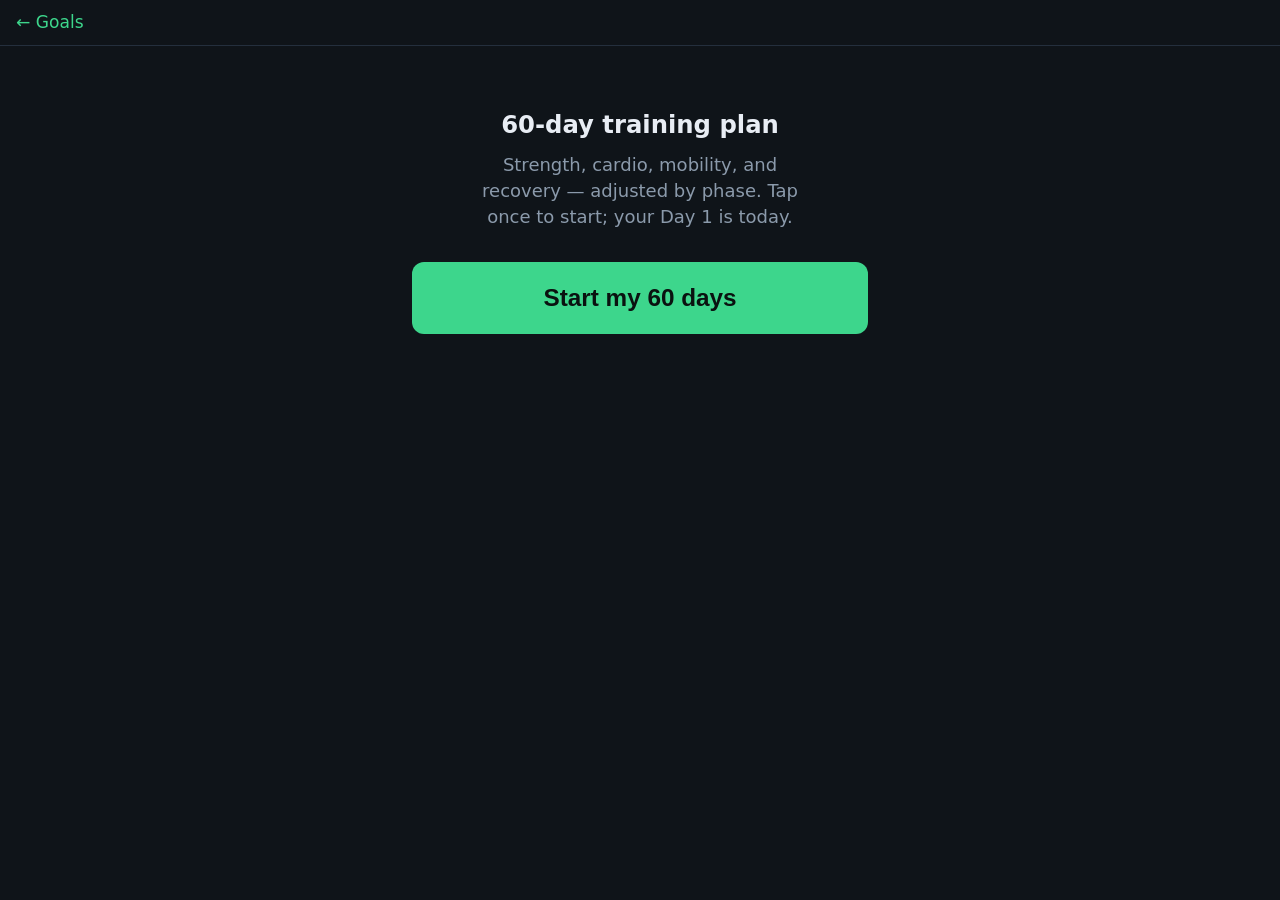
==== workout.html @ d867fe13 "Add 60-day workout tracker with Today/Timer/Progress/More tabs." ====
<!DOCTYPE html>
<html lang="en">
<head>
  <meta charset="UTF-8" />
  <meta name="viewport" content="width=device-width, initial-scale=1, viewport-fit=cover" />
  <meta name="theme-color" content="#0f1419" />
  <meta name="apple-mobile-web-app-capable" content="yes" />
  <meta name="apple-mobile-web-app-status-bar-style" content="black-translucent" />
  <meta name="apple-mobile-web-app-title" content="what100 Workout" />
  <meta name="description" content="60-day workout tracker — what100" />
  <link rel="manifest" href="./manifest.webmanifest" />
  <title>Workout — what100</title>
  <style>
    :root {
      --bg: #0f1419;
      --surface: #1a222d;
      --surface2: #242f3d;
      --text: #e8edf4;
      --muted: #8b9aab;
      --accent: #3dd68c;
      --accent-dim: #2a9d63;
      --warn: #f0a030;
      --danger: #e85d5d;
      --work: #e85d5d;
      --rest: #3d8fd9;
      --radius: 12px;
      --tap: 48px;
      --font: system-ui, -apple-system, "Segoe UI", Roboto, sans-serif;
      --safe-b: env(safe-area-inset-bottom, 0px);
      --safe-t: env(safe-area-inset-top, 0px);
    }
    *, *::before, *::after { box-sizing: border-box; }
    html { font-size: 18px; }
    body {
      margin: 0;
      font-family: var(--font);
      background: var(--bg);
      color: var(--text);
      line-height: 1.45;
      min-height: 100dvh;
      padding-top: var(--safe-t);
      padding-bottom: calc(64px + var(--safe-b));
    }
    a { color: var(--accent); text-decoration: none; }
    a:active { opacity: 0.85; }
    .top-nav {
      padding: 10px 16px;
      font-size: 0.95rem;
      border-bottom: 1px solid var(--surface2);
      background: var(--bg);
      position: sticky;
      top: 0;
      z-index: 50;
    }
    #app { padding: 16px; max-width: 520px; margin: 0 auto; }
    h1, h2, h3 { margin: 0 0 0.5rem; font-weight: 600; line-height: 1.25; }
    h1 { font-size: 1.35rem; }
    h2 { font-size: 1.15rem; margin-top: 1.25rem; }
    .muted { color: var(--muted); font-size: 0.88rem; }
    .hint { color: var(--muted); font-size: 0.85rem; margin: 4px 0 10px; }
    .card {
      background: var(--surface);
      border-radius: var(--radius);
      padding: 14px 16px;
      margin-bottom: 12px;
      border: 1px solid var(--surface2);
    }
    .progress-bar-wrap {
      height: 8px;
      background: var(--surface2);
      border-radius: 4px;
      overflow: hidden;
      margin: 8px 0 16px;
    }
    .progress-bar-fill {
      height: 100%;
      background: var(--accent);
      border-radius: 4px;
      transition: width 0.3s;
    }
    .btn {
      display: inline-flex;
      align-items: center;
      justify-content: center;
      min-height: var(--tap);
      min-width: var(--tap);
      padding: 12px 20px;
      border: none;
      border-radius: var(--radius);
      font-size: 1rem;
      font-weight: 600;
      cursor: pointer;
      background: var(--surface2);
      color: var(--text);
      touch-action: manipulation;
    }
    .btn-primary { background: var(--accent); color: #0a1210; width: 100%; }
    .btn-primary:active { background: var(--accent-dim); }
    .btn-ghost { background: transparent; border: 1px solid var(--surface2); }
    .btn-sm { min-height: 40px; padding: 8px 14px; font-size: 0.9rem; }
    .btn-huge {
      min-height: 72px;
      font-size: 1.35rem;
      width: 100%;
      margin: 8px 0;
    }
    .start-hero {
      text-align: center;
      padding: 48px 16px 32px;
    }
    .start-hero p { color: var(--muted); max-width: 320px; margin: 12px auto 24px; }
    .check-row {
      display: flex;
      align-items: flex-start;
      gap: 12px;
      padding: 12px 0;
      border-bottom: 1px solid var(--surface2);
    }
    .check-row:last-child { border-bottom: none; }
    .check-btn {
      flex-shrink: 0;
      width: var(--tap);
      height: var(--tap);
      border-radius: 10px;
      border: 2px solid var(--muted);
      background: transparent;
      cursor: pointer;
      display: flex;
      align-items: center;
      justify-content: center;
      font-size: 1.4rem;
      color: var(--accent);
    }
    .check-btn.done { background: var(--accent-dim); border-color: var(--accent); color: #fff; }
    .ex-body { flex: 1; min-width: 0; }
    .ex-title { font-weight: 600; }
    .stepper {
      display: flex;
      align-items: center;
      gap: 8px;
      flex-wrap: wrap;
      margin: 8px 0;
    }
    .stepper button {
      width: var(--tap);
      height: var(--tap);
      border-radius: 10px;
      border: none;
      background: var(--surface2);
      color: var(--text);
      font-size: 1.5rem;
      cursor: pointer;
      touch-action: manipulation;
    }
    .stepper .val {
      min-width: 56px;
      text-align: center;
      font-weight: 600;
      font-size: 1.1rem;
    }
    .set-row {
      display: flex;
      align-items: center;
      gap: 8px;
      margin: 6px 0;
      flex-wrap: wrap;
    }
    .set-check {
      width: 44px;
      height: 44px;
      border-radius: 8px;
      border: 2px solid var(--muted);
      background: transparent;
      cursor: pointer;
      font-size: 1.2rem;
    }
    .set-check.done { background: var(--accent-dim); border-color: var(--accent); }
    .habits {
      display: grid;
      grid-template-columns: 1fr 1fr;
      gap: 8px;
    }
    .habit-chip {
      min-height: var(--tap);
      padding: 10px 12px;
      border-radius: var(--radius);
      border: 1px solid var(--surface2);
      background: var(--surface2);
      text-align: left;
      font-size: 0.9rem;
      cursor: pointer;
      color: var(--text);
    }
    .habit-chip.on { border-color: var(--accent); background: rgba(61, 214, 140, 0.15); }
    .banner {
      background: rgba(240, 160, 48, 0.15);
      border: 1px solid var(--warn);
      border-radius: var(--radius);
      padding: 12px;
      margin-bottom: 12px;
    }
    .banner-actions { display: flex; gap: 8px; margin-top: 10px; }
    .tab-bar {
      position: fixed;
      bottom: 0;
      left: 0;
      right: 0;
      display: flex;
      background: var(--surface);
      border-top: 1px solid var(--surface2);
      padding-bottom: var(--safe-b);
      z-index: 100;
    }
    .tab-bar button {
      flex: 1;
      min-height: 56px;
      border: none;
      background: transparent;
      color: var(--muted);
      font-size: 0.75rem;
      font-weight: 600;
      cursor: pointer;
      padding: 6px 4px;
    }
    .tab-bar button.active { color: var(--accent); }
    .timer-display {
      font-size: 4rem;
      font-weight: 700;
      text-align: center;
      font-variant-numeric: tabular-nums;
      margin: 24px 0;
    }
    .timer-display.work { color: var(--work); }
    .timer-display.rest { color: var(--rest); }
    .timer-round { text-align: center; font-size: 1.2rem; color: var(--muted); }
    .timer-panel { text-align: center; }
    .grid-60 {
      display: grid;
      grid-template-columns: repeat(10, 1fr);
      gap: 4px;
      margin: 12px 0;
    }
    .grid-cell {
      aspect-ratio: 1;
      border-radius: 4px;
      font-size: 0.55rem;
      display: flex;
      align-items: center;
      justify-content: center;
      background: var(--surface2);
      color: var(--muted);
    }
    .grid-cell.done { background: var(--accent-dim); color: #fff; }
    .grid-cell.missed { background: var(--danger); color: #fff; opacity: 0.7; }
    .grid-cell.today { outline: 2px solid var(--accent); }
    .chart-svg { width: 100%; height: 120px; display: block; }
    textarea, input[type="text"], input[type="number"], input[type="date"] {
      width: 100%;
      min-height: var(--tap);
      padding: 10px 12px;
      border-radius: var(--radius);
      border: 1px solid var(--surface2);
      background: var(--bg);
      color: var(--text);
      font-size: 1rem;
      font-family: inherit;
    }
    label { display: block; margin: 8px 0 4px; font-size: 0.9rem; color: var(--muted); }
    .celebrate {
      text-align: center;
      padding: 24px;
      animation: pop 0.4s ease;
    }
    @keyframes pop {
      from { transform: scale(0.95); opacity: 0; }
      to { transform: scale(1); opacity: 1; }
    }
    .pick-toggle {
      display: inline-flex;
      align-items: center;
      gap: 8px;
      min-height: 44px;
      margin: 4px 8px 4px 0;
      padding: 8px 12px;
      border-radius: 8px;
      border: 1px solid var(--surface2);
      cursor: pointer;
      font-size: 0.85rem;
    }
    .pick-toggle.on { border-color: var(--accent); background: rgba(61,214,140,0.12); }
    .level-btns { display: flex; flex-wrap: wrap; gap: 6px; margin: 8px 0; }
    .level-btns button {
      min-height: 40px;
      padding: 8px 12px;
      border-radius: 8px;
      border: 1px solid var(--surface2);
      background: var(--surface2);
      color: var(--text);
      font-size: 0.85rem;
      cursor: pointer;
    }
    .level-btns button.on { border-color: var(--accent); color: var(--accent); }
    .rules-list { margin: 0; padding-left: 1.2rem; }
    .rules-list li { margin-bottom: 8px; }
    .hidden { display: none !important; }
    select {
      min-height: var(--tap);
      padding: 10px;
      border-radius: var(--radius);
      background: var(--bg);
      color: var(--text);
      border: 1px solid var(--surface2);
      font-size: 1rem;
      width: 100%;
    }
  </style>
</head>
<body>
  <nav class="top-nav"><a href="./index.html">← Goals</a></nav>
  <div id="app"></div>
  <nav class="tab-bar" id="tab-bar" aria-label="Main"></nav>
  <input type="file" id="import-file" accept="application/json" class="hidden" aria-hidden="true" />
  <script>
(function () {
  "use strict";

  const STORAGE_KEY = "what100.workout.v1";
  const CHECKIN_DAYS = [1, 15, 30, 45, 60];
  const PUSH_LEVELS = ["wall", "knees", "standard", "feet raised"];
  const WED_POOL = [
    { id: "goblet_squat", label: "Goblet squats" },
    { id: "pushups", label: "Push-ups" },
    { id: "db_row", label: "DB rows" },
    { id: "ohp", label: "Overhead press" },
    { id: "lunges", label: "Lunges" },
    { id: "chest_press", label: "Chest press" },
    { id: "step_ups", label: "Step-ups" },
  ];
  const WEIGHTED = {
    goblet_squat: { inc: 10, kind: "lower" },
    db_row: { inc: 5, kind: "upper" },
    kb_farmer: { inc: 10, kind: "lower" },
    lunges: { inc: 10, kind: "lower" },
    ohp: { inc: 5, kind: "upper" },
    chest_press: { inc: 5, kind: "upper" },
    step_ups: { inc: 10, kind: "lower" },
  };

  let timerState = {
    running: false,
    mode: null,
    phase: "idle",
    remaining: 0,
    round: 1,
    totalRounds: 1,
    workSec: 20,
    restSec: 40,
    holdTarget: 20,
    intervalId: null,
    countdownId: null,
    wakeLock: null,
  };

  let audioCtx = null;

  function defaultState() {
    return {
      startDate: null,
      unit: "lb",
      sound: true,
      tab: "today",
      exerciseMeta: {},
      progressionOffers: {},
      wedDefaultPicks: ["goblet_squat", "pushups", "db_row", "ohp", "lunges"],
      days: {},
      checkIns: {},
      bodyWeightLog: [],
      exerciseWeightLog: {},
    };
  }

  function loadState() {
    try {
      const raw = localStorage.getItem(STORAGE_KEY);
      if (!raw) return defaultState();
      return { ...defaultState(), ...JSON.parse(raw) };
    } catch {
      return defaultState();
    }
  }

  let state = loadState();

  function save() {
    localStorage.setItem(STORAGE_KEY, JSON.stringify(state));
  }

  function localYMD(d) {
    d = d || new Date();
    const y = d.getFullYear();
    const m = String(d.getMonth() + 1).padStart(2, "0");
    const day = String(d.getDate()).padStart(2, "0");
    return y + "-" + m + "-" + day;
  }

  function parseYMD(s) {
    const p = s.split("-").map(Number);
    return new Date(p[0], p[1] - 1, p[2]);
  }

  function addDays(ymd, n) {
    const d = parseYMD(ymd);
    d.setDate(d.getDate() + n);
    return localYMD(d);
  }

  function daysDiff(fromYmd, toYmd) {
    const a = parseYMD(fromYmd);
    const b = parseYMD(toYmd);
    return Math.round((b - a) / 86400000);
  }

  function programDayFor(ymd) {
    if (!state.startDate) return null;
    const d = daysDiff(state.startDate, ymd);
    if (d < 0) return null;
    if (d >= 60) return 60;
    return d + 1;
  }

  function dateForProgramDay(n) {
    return addDays(state.startDate, n - 1);
  }

  function getPhase(pd) {
    if (pd <= 14) return { key: "foundation", name: "Foundation", sets: 3, repMin: 10, repMax: 12, sprintRounds: 6, sprintRest: 40, hiitRounds: 2, hiitHard: 240, hiitEasy: 180, weeklyCardio: 90, plankTarget: 20 };
    if (pd <= 28) return { key: "build", name: "Build", sets: 3, repMin: 12, repMax: 12, sprintRounds: 8, sprintRest: 30, hiitRounds: 3, hiitHard: 240, hiitEasy: 180, weeklyCardio: 120, plankTarget: 30 };
    if (pd <= 42) return { key: "push", name: "Push", sets: 4, repMin: 8, repMax: 10, sprintRounds: 8, sprintRest: 20, hiitRounds: 4, hiitHard: 240, hiitEasy: 180, weeklyCardio: 150, plankTarget: 40 };
    if (pd <= 56) return { key: "peak", name: "Peak", sets: 4, repMin: 8, repMax: 10, sprintRounds: 10, sprintRest: 20, hiitRounds: 4, hiitHard: 240, hiitEasy: 180, weeklyCardio: 165, plankTarget: 50, finisher: true };
    return { key: "finish", name: "Finish", sets: 2, repMin: 8, repMax: 10, sprintRounds: 0, sprintRest: 40, hiitRounds: 0, hiitHard: 240, hiitEasy: 180, weeklyCardio: 90, plankTarget: 60, light: true };
  }

  function weekdayMon0(ymd) {
    const d = parseYMD(ymd).getDay();
    return d === 0 ? 6 : d - 1;
  }

  function ensureMeta(exId) {
    if (!state.exerciseMeta[exId]) {
      state.exerciseMeta[exId] = {
        weight: 25,
        pushLevel: 0,
        lastSets: [],
        lastDate: null,
      };
    }
    return state.exerciseMeta[exId];
  }

  function displayWeight(lb) {
    if (state.unit === "kg") return Math.round(lb * 0.453592 * 10) / 10;
    return lb;
  }

  function unitLabel() {
    return state.unit === "kg" ? "kg" : "lb";
  }

  function ensureDay(ymd) {
    if (!state.days[ymd]) {
      state.days[ymd] = {
        completed: false,
        skipped: false,
        miniWorkout: false,
        habits: { steps: false, protein: false, sleep: false, water: false },
        items: {},
        playNote: "",
        wedPicks: state.wedDefaultPicks.slice(),
        easyCardioMin: 0,
        celebrationShown: false,
      };
    }
    return state.days[ymd];
  }

  function getItem(day, itemId) {
    const d = ensureDay(day);
    if (!d.items[itemId]) {
      d.items[itemId] = { checked: false, sets: [], minutes: 0, level: null };
    }
    return d.items[itemId];
  }

  function weightStep(exId) {
    const cfg = WEIGHTED[exId];
    return cfg && cfg.kind === "lower" ? 10 : 5;
  }

  function initWeightedSets(day, exId, phase, storageId) {
    const sid = storageId || exId;
    const item = getItem(day, sid);
    const meta = ensureMeta(exId);
    if (item.sets.length === 0) {
      const n = phase.sets;
      const defReps = phase.repMax;
      for (let i = 0; i < n; i++) {
        const prev = meta.lastSets[i];
        item.sets.push({
          weight: meta.weight,
          reps: prev != null ? prev : defReps,
          done: false,
        });
      }
    }
    return item;
  }

  function initRepSets(day, exId, phase, storageId) {
    const sid = storageId || exId;
    const item = getItem(day, sid);
    const meta = ensureMeta(exId);
    if (item.sets.length === 0) {
      const n = phase.sets;
      const defReps = phase.repMax;
      for (let i = 0; i < n; i++) {
        const prev = meta.lastSets[i];
        item.sets.push({ reps: prev != null ? prev : defReps, done: false });
      }
    }
    return item;
  }

  function renderRepSets(exId, day, phase, storageId) {
    const sid = storageId || exId;
    const item = initRepSets(day, exId, phase, sid);
    const m = ensureMeta(exId);
    let html = '<div class="hint">' + (m.lastSets.length ? "Last time: " + m.lastSets.join(", ") + " reps" : "") + "</div>";
    item.sets.forEach((set, i) => {
      html +=
        '<div class="set-row"><button type="button" class="set-check' +
        (set.done ? " done" : "") +
        '" data-action="set-toggle" data-ex="' +
        sid +
        '" data-idx="' +
        i +
        '">' +
        (set.done ? "✓" : "") +
        '</button><span>Set ' +
        (i + 1) +
        '</span><div class="stepper"><button type="button" data-action="set-reps" data-ex="' +
        sid +
        '" data-idx="' +
        i +
        '" data-delta="-1">−</button><span class="val">' +
        set.reps +
        ' reps</span><button type="button" data-action="set-reps" data-ex="' +
        sid +
        '" data-idx="' +
        i +
        '" data-delta="1">+</button></div></div>';
    });
    return html;
  }

  function lastTimeLine(exId) {
    const m = state.exerciseMeta[exId];
    if (!m || !m.lastSets || !m.lastSets.length) return "";
    const w = displayWeight(m.weight);
    return "Last time: " + w + " " + unitLabel() + " × " + m.lastSets.join(", ");
  }

  function maybeOfferProgression(exId) {
    const m = ensureMeta(exId);
    const cfg = WEIGHTED[exId];
    if (!cfg || !m.lastSets.length) return;
    const phase = getPhase(programDayFor(m.lastDate) || 1);
    const top = phase.repMax;
    if (m.lastSets.every((r) => r >= top)) {
      const offer = m.weight + cfg.inc;
      if (state.progressionOffers[exId] !== offer) {
        state.progressionOffers[exId] = offer;
      }
    }
  }

  function commitExerciseLog(exId, item) {
    const m = ensureMeta(exId);
    m.lastSets = item.sets.filter((s) => s.done).map((s) => s.reps);
    if (!m.lastSets.length) return;
    m.lastDate = state._activeYmd || localYMD();
    if (WEIGHTED[exId]) {
      m.weight = item.sets[0].weight;
      if (!state.exerciseWeightLog[exId]) state.exerciseWeightLog[exId] = [];
      state.exerciseWeightLog[exId].push({ date: m.lastDate, weight: m.weight });
      maybeOfferProgression(exId);
    }
  }

  function weekStartYmd(ymd) {
    const d = parseYMD(ymd);
    const mon = weekdayMon0(ymd);
    d.setDate(d.getDate() - mon);
    return localYMD(d);
  }

  function weeklyEasyCardioMinutes(ymd) {
    const ws = weekStartYmd(ymd);
    let total = 0;
    for (let i = 0; i < 7; i++) {
      const key = addDays(ws, i);
      const day = state.days[key];
      if (day) total += day.easyCardioMin || 0;
    }
    return total;
  }

  function streakCount() {
    if (!state.startDate) return 0;
    const today = localYMD();
    let streak = 0;
    let ymd = today;
    while (true) {
      const pd = programDayFor(ymd);
      if (pd == null || pd < 1) break;
      const day = state.days[ymd];
      if (day && (day.completed || day.skipped || day.miniWorkout)) {
        streak++;
        ymd = addDays(ymd, -1);
      } else if (ymd === today) {
        ymd = addDays(ymd, -1);
      } else break;
    }
    return streak;
  }

  function beep() {
    if (!state.sound) return;
    try {
      if (!audioCtx) audioCtx = new (window.AudioContext || window.webkitAudioContext)();
      const o = audioCtx.createOscillator();
      const g = audioCtx.createGain();
      o.connect(g);
      g.connect(audioCtx.destination);
      o.frequency.value = 880;
      g.gain.setValueAtTime(0.15, audioCtx.currentTime);
      g.gain.exponentialRampToValueAtTime(0.01, audioCtx.currentTime + 0.15);
      o.start();
      o.stop(audioCtx.currentTime + 0.15);
    } catch (_) {}
    try { navigator.vibrate && navigator.vibrate(120); } catch (_) {}
  }

  async function requestWakeLock() {
    try {
      if ("wakeLock" in navigator && !timerState.wakeLock) {
        timerState.wakeLock = await navigator.wakeLock.request("screen");
      }
    } catch (_) {}
  }

  function releaseWakeLock() {
    try {
      if (timerState.wakeLock) {
        timerState.wakeLock.release();
        timerState.wakeLock = null;
      }
    } catch (_) {}
  }

  function stopTimer() {
    if (timerState.intervalId) clearInterval(timerState.intervalId);
    if (timerState.countdownId) clearInterval(timerState.countdownId);
    timerState.intervalId = null;
    timerState.countdownId = null;
    timerState.running = false;
    timerState.phase = "idle";
    releaseWakeLock();
    render();
  }

  function startCountdownThenRun(fn) {
    let c = 3;
    timerState.phase = "countdown";
    timerState.remaining = c;
    render();
    beep();
    timerState.countdownId = setInterval(() => {
      c--;
      timerState.remaining = c;
      if (c <= 0) {
        clearInterval(timerState.countdownId);
        timerState.countdownId = null;
        fn();
      } else beep();
      render();
    }, 1000);
  }

  function timerTick() {
    timerState.remaining--;
    if (timerState.remaining <= 0) {
      beep();
      if (timerState.mode === "sprint") {
        if (timerState.phase === "work") {
          timerState.phase = "rest";
          timerState.remaining = timerState.restSec;
        } else {
          if (timerState.round >= timerState.totalRounds) {
            stopTimer();
            return;
          }
          timerState.round++;
          timerState.phase = "work";
          timerState.remaining = timerState.workSec;
        }
      } else if (timerState.mode === "hiit") {
        if (timerState.phase === "work") {
          timerState.phase = "rest";
          timerState.remaining = timerState.restSec;
        } else {
          if (timerState.round >= timerState.totalRounds) {
            stopTimer();
            return;
          }
          timerState.round++;
          timerState.phase = "work";
          timerState.remaining = timerState.workSec;
        }
      } else if (timerState.mode === "hold" || timerState.mode === "meditation" || timerState.mode === "rest") {
        stopTimer();
        return;
      }
    }
    render();
  }

  function runTimerInterval() {
    requestWakeLock();
    timerState.running = true;
    timerState.intervalId = setInterval(timerTick, 1000);
  }

  function loadTimerForToday() {
    const ymd = localYMD();
    const pd = programDayFor(ymd);
    if (!pd) return;
    const phase = getPhase(pd);
    const wd = weekdayMon0(ymd);
    if (wd === 1 && !phase.light) {
      timerState.mode = "sprint";
      timerState.workSec = 20;
      timerState.restSec = phase.sprintRest;
      timerState.totalRounds = phase.sprintRounds;
    } else if (wd === 3 && !phase.light) {
      timerState.mode = "hiit";
      timerState.workSec = phase.hiitHard;
      timerState.restSec = phase.hiitEasy;
      timerState.totalRounds = phase.hiitRounds;
    }
  }

  function esc(s) {
    return String(s)
      .replace(/&/g, "&amp;")
      .replace(/</g, "&lt;")
      .replace(/"/g, "&quot;");
  }

  function renderWeightedSets(exId, day, phase, storageId) {
    const sid = storageId || exId;
    const item = initWeightedSets(day, exId, phase, sid);
    let html = '<div class="hint">' + esc(lastTimeLine(exId)) + "</div>";
    item.sets.forEach((set, i) => {
      html +=
        '<div class="set-row" data-set-row="' +
        exId +
        '" data-set-idx="' +
        i +
        '">' +
        '<button type="button" class="set-check' +
        (set.done ? " done" : "") +
        '" data-action="set-toggle" data-ex="' +
        sid +
        '" data-idx="' +
        i +
        '" aria-label="Log set ' +
        (i + 1) +
        '">' +
        (set.done ? "✓" : "") +
        "</button>" +
        '<span>Set ' +
        (i + 1) +
        "</span>" +
        '<div class="stepper">' +
        '<button type="button" data-action="set-weight" data-ex="' +
        sid +
        '" data-meta="' +
        exId +
        '" data-idx="' +
        i +
        '" data-delta="-' +
        weightStep(exId) +
        '">−</button>' +
        '<span class="val">' +
        displayWeight(set.weight) +
        " " +
        unitLabel() +
        "</span>" +
        '<button type="button" data-action="set-weight" data-ex="' +
        sid +
        '" data-meta="' +
        exId +
        '" data-idx="' +
        i +
        '" data-delta="' +
        weightStep(exId) +
        '">+</button>' +
        "</div>" +
        '<div class="stepper">' +
        '<button type="button" data-action="set-reps" data-ex="' +
        sid +
        '" data-idx="' +
        i +
        '" data-delta="-1">−</button>' +
        '<span class="val">' +
        set.reps +
        " reps</span>" +
        '<button type="button" data-action="set-reps" data-ex="' +
        sid +
        '" data-idx="' +
        i +
        '" data-delta="1">+</button>' +
        "</div></div>";
    });
    return html;
  }

  function renderCheckItem(num, title, hint, day, itemId, extra) {
    const item = getItem(day, itemId);
    return (
      '<div class="check-row">' +
      '<button type="button" class="check-btn' +
      (item.checked ? " done" : "") +
      '" data-action="item-check" data-day="' +
      day +
      '" data-id="' +
      itemId +
      '" aria-label="Toggle">' +
      (item.checked ? "✓" : "") +
      "</button>" +
      '<div class="ex-body"><div class="ex-title">' +
      num +
      ". " +
      esc(title) +
      "</div>" +
      (hint ? '<div class="hint">' + esc(hint) + "</div>" : "") +
      (extra || "") +
      "</div></div>"
    );
  }

  function renderProgressionBanners() {
    let h = "";
    Object.keys(state.progressionOffers).forEach((exId) => {
      const offer = state.progressionOffers[exId];
      const names = {
        goblet_squat: "Goblet squats",
        db_row: "Rows",
        kb_farmer: "KB / farmer",
        lunges: "Lunges",
        ohp: "Overhead press",
        chest_press: "Chest press",
        step_ups: "Step-ups",
      };
      h +=
        '<div class="banner" data-ex="' +
        exId +
        '"><strong>' +
        esc(names[exId] || exId) +
        "</strong>: Go up to " +
        displayWeight(offer) +
        " " +
        unitLabel() +
        "?" +
        '<div class="banner-actions">' +
        '<button type="button" class="btn btn-sm btn-primary" data-action="prog-accept" data-ex="' +
        exId +
        '">Yes, increase</button>' +
        '<button type="button" class="btn btn-sm btn-ghost" data-action="prog-decline" data-ex="' +
        exId +
        '">Keep same</button>' +
        "</div></div>";
    });
    return h;
  }

  function renderTodayWorkout(ymd, pd, phase) {
    const wd = weekdayMon0(ymd);
    const dayRec = ensureDay(ymd);
    state._activeYmd = ymd;
    let html = "";
    const finishLight = phase.light;

    if (wd === 6) {
      html += renderCheckItem(1, "Gentle yoga / stretch 20–30 min", "Move slowly; no forcing stretches.", ymd, "sun_yoga");
      html += renderCheckItem(
        2,
        "Mindfulness meditation 15–20 min",
        "Sit comfortably; return to breath when mind wanders.",
        ymd,
        "sun_meditation",
        '<button type="button" class="btn btn-sm" data-action="timer-meditation">Start meditation timer</button>'
      );
    } else if (wd === 0) {
      html += renderCheckItem(1, "General warm-up 5 min", "Easy movement to raise heart rate.", ymd, "mon_warm1");
      html += renderCheckItem(2, "Dynamic warm-up 5 min", "Arm circles, leg swings, high knees, lateral lunges.", ymd, "mon_warm2");
      html += renderCheckItem(
        3,
        "Goblet squats",
        phase.sets + "×" + phase.repMin + "–" + phase.repMax + ". Chest tall, elbows inside knees.",
        ymd,
        "goblet_squat",
        renderWeightedSets("goblet_squat", ymd, phase)
      );
      const pu = getItem(ymd, "pushups");
      const meta = ensureMeta("pushups");
      let lvl = '<div class="level-btns">';
      PUSH_LEVELS.forEach((lab, i) => {
        lvl +=
          '<button type="button" class="' +
          ((pu.level != null ? pu.level : meta.pushLevel) === i ? "on" : "") +
          '" data-action="push-level" data-day="' +
          ymd +
          '" data-lvl="' +
          i +
          '">' +
          lab +
          "</button>";
      });
      lvl += "</div>";
      html += renderCheckItem(4, "Push-ups", "Choose level; full range, core tight.", ymd, "pushups", lvl + renderRepSets("pushups", ymd, phase));
      html += renderCheckItem(
        5,
        "Single-arm dumbbell rows",
        "Flat back; pull elbow to hip.",
        ymd,
        "db_row",
        renderWeightedSets("db_row", ymd, phase)
      );
      const kb = getItem(ymd, "kb_farmer");
      html += renderCheckItem(
        6,
        "Kettlebell swings or farmer's walks",
        "3×30 sec work. Hip hinge on swings; tall posture on carries.",
        ymd,
        "kb_farmer",
        renderWeightedSets("kb_farmer", ymd, { sets: 3, repMax: 30, repMin: 30 }) +
          '<button type="button" class="btn btn-sm" data-action="timer-hold" data-sec="30">30s interval timer</button>'
      );
      const plankT = phase.plankTarget;
      html += renderCheckItem(
        7,
        "Plank hold",
        "Target " + plankT + "s. Glutes on, neck neutral.",
        ymd,
        "plank",
        '<button type="button" class="btn btn-sm" data-action="timer-hold" data-sec="' + plankT + '">Start ' + plankT + 's timer</button>'
      );
      html += renderCheckItem(8, "Stability 5–10 min", "Single-leg balance, bird dog, single-leg RDL, toe touch, plank shoulder taps, dead bugs.", ymd, "mon_stability");
      html += renderCheckItem(9, "Easy cardio 25 min", "60–70% effort — you can still talk.", ymd, "easy_cardio_mon", renderEasyCardioStepper(ymd, "easy_cardio_mon", 25));
      if (phase.finisher) {
        html += renderCheckItem(10, "Finisher circuit 5 min", "10 KB swings, 10 push-ups, 10 squats — repeat.", ymd, "peak_finisher");
      }
    } else if (wd === 1) {
      if (finishLight) {
        html += renderCheckItem(1, "Easy walk", "Finish phase — keep it light.", ymd, "finish_walk", renderEasyCardioStepper(ymd, "finish_walk", 30));
      } else {
        html += renderCheckItem(
          1,
          "Sprint rounds",
          phase.sprintRounds + "×20s hard + " + phase.sprintRest + "s rest. Run, bike, or bodyweight.",
          ymd,
          "tue_sprints",
          '<button type="button" class="btn btn-primary btn-sm" data-action="timer-sprint">Open sprint timer</button>'
        );
        html += renderCheckItem(2, "Easy cardio (rest of ~60 min)", "Stay at 60–70%; conversation pace.", ymd, "tue_easy", renderEasyCardioStepper(ymd, "tue_easy", 40));
      }
    } else if (wd === 2) {
      html += renderCheckItem(1, "Dynamic stretching 10 min", "Leg swings, hip circles, arm reaches.", ymd, "wed_dynamic");
      let picks = '<div class="hint">Tap to add/remove (4–5 moves, ~30 min):</div>';
      WED_POOL.forEach((p) => {
        const on = dayRec.wedPicks.includes(p.id);
        picks +=
          '<span class="pick-toggle' +
          (on ? " on" : "") +
          '" data-action="wed-toggle" data-day="' +
          ymd +
          '" data-id="' +
          p.id +
          '">' +
          esc(p.label) +
          "</span>";
      });
      html += renderCheckItem(2, "Strength block", "Your selected moves below.", ymd, "wed_strength_block", picks);
      dayRec.wedPicks.forEach((exId, idx) => {
        const label = (WED_POOL.find((p) => p.id === exId) || {}).label || exId;
        const itemId = "wed_" + exId;
        const extra = exId === "pushups" ? renderRepSets(exId, ymd, phase, itemId) : renderWeightedSets(exId, ymd, phase, itemId);
        html += renderCheckItem("2." + (idx + 1), label, "", ymd, itemId, extra);
      });
      html += renderCheckItem(3, "Yoga 15 min", "Cat-cow, cobbler, tree, cobra.", ymd, "wed_yoga");
      html += renderCheckItem(4, "Static stretching 5 min", "Hold 30s per major muscle.", ymd, "wed_static");
    } else if (wd === 3) {
      if (finishLight) {
        html += renderCheckItem(1, "Easy walk + mobility", "Skip 4×4 this week; easy movement only.", ymd, "finish_walk_thu", renderEasyCardioStepper(ymd, "finish_walk_thu", 30));
      } else {
        html += renderCheckItem(1, "Warm-up 10 min", "Gradually build effort.", ymd, "thu_warm");
        html +=
          renderCheckItem(
            2,
            "Norwegian 4×4 intervals",
            phase.hiitRounds + " rounds: 4 min Hard cardio + 3 min easy. Hard = uncomfortable but controlled; last round as strong as first. Bike, rower, incline, or stairs. Finish ≥4h before bed.",
            ymd,
            "thu_hiit",
            '<button type="button" class="btn btn-primary btn-sm" data-action="timer-hiit">Start 4×4 timer</button>'
          ) +
          '<div class="hint">Label hard efforts as “Hard cardio” — strong but controlled.</div>';
        html += renderCheckItem(3, "Cooldown 5 min", "Easy spin or walk down.", ymd, "thu_cool");
      }
    } else if (wd === 4) {
      html += renderCheckItem(1, "General warm-up 5 min", "", ymd, "fri_warm1");
      html += renderCheckItem(2, "Dynamic warm-up 5 min", "", ymd, "fri_warm2");
      html += renderCheckItem(3, "Lunges", "Step long; front knee over ankle.", ymd, "lunges", renderWeightedSets("lunges", ymd, phase));
      html += renderCheckItem(4, "Overhead press", "Ribs down; bar/path over mid-foot.", ymd, "ohp", renderWeightedSets("ohp", ymd, phase));
      html += renderCheckItem(5, "Dumbbell chest press", "Shoulder blades pinched.", ymd, "chest_press", renderWeightedSets("chest_press", ymd, phase));
      html += renderCheckItem(
        6,
        "Side plank each side",
        "Hips high; hold target " + phase.plankTarget / 2 + "s per side.",
        ymd,
        "side_plank",
        '<button type="button" class="btn btn-sm" data-action="timer-hold" data-sec="' + Math.round(phase.plankTarget / 2) + '">Side timer</button>'
      );
      html += renderCheckItem(7, "Step-ups each leg", "Full foot on box; drive through heel.", ymd, "step_ups", renderWeightedSets("step_ups", ymd, phase));
      html += renderCheckItem(8, "Stability 5–10 min", "Same as Monday list.", ymd, "fri_stability");
    } else if (wd === 5) {
      const item = getItem(ymd, "sat_play");
      html += renderCheckItem(1, "Play", "Sport, hike, dance — anything fun and active.", ymd, "sat_play");
      html +=
        '<label for="play-note">What did you do?</label><textarea id="play-note" rows="3" data-action="play-note" data-day="' +
        ymd +
        '" placeholder="Pick-up soccer, long walk with kids…">' +
        esc(dayRec.playNote || "") +
        "</textarea>";
    }

    return html;
  }

  function renderEasyCardioStepper(ymd, itemId, suggest) {
    const day = ensureDay(ymd);
    const item = getItem(ymd, itemId);
    const min = item.minutes || day.easyCardioMin || 0;
    return (
      '<div class="stepper">' +
      '<button type="button" data-action="cardio-min" data-day="' +
      ymd +
      '" data-id="' +
      itemId +
      '" data-delta="-5">−5</button>' +
      '<span class="val">' +
      min +
      " min logged</span>" +
      '<button type="button" data-action="cardio-min" data-day="' +
      ymd +
      '" data-id="' +
      itemId +
      '" data-delta="5">+5</button>' +
      "</div>" +
      (suggest ? '<div class="hint">Suggested ~' + suggest + " min.</div>" : "")
    );
  }

  function renderFuelReminders() {
    return (
      '<div class="card"><h2>Fuel</h2>' +
      '<p class="hint"><strong>Pre-workout:</strong> Light meal 1–2 h before — carbs + a little protein (toast + eggs, yogurt + fruit).</p>' +
      '<p class="hint"><strong>Post-workout:</strong> Protein + carbs within ~60 minutes.</p></div>'
    );
  }

  function renderHabits(ymd) {
    const h = ensureDay(ymd).habits;
    const labels = {
      steps: "8–10k steps",
      protein: "Protein goal",
      sleep: "7–8 h sleep",
      water: "Water",
    };
    let html = '<h2>Habits</h2><div class="habits">';
    Object.keys(labels).forEach((k) => {
      html +=
        '<button type="button" class="habit-chip' +
        (h[k] ? " on" : "") +
        '" data-action="habit" data-day="' +
        ymd +
        '" data-key="' +
        k +
        '">' +
        labels[k] +
        (h[k] ? " ✓" : "") +
        "</button>";
    });
    return html + "</div>";
  }

  function renderMissedBanner() {
    const today = localYMD();
    const yest = addDays(today, -1);
    const pdY = programDayFor(yest);
    if (!pdY) return "";
    const day = state.days[yest];
    if (day && (day.completed || day.skipped || day.miniWorkout)) return "";
    return (
      '<div class="card">' +
      "<p>Yesterday's session (Day " +
      pdY +
      ") is still open.</p>" +
      '<button type="button" class="btn btn-sm" data-action="catchup" data-day="' +
      yest +
      '">Do it today</button> ' +
      '<button type="button" class="btn btn-sm btn-ghost" data-action="skip-day" data-day="' +
      yest +
      '">Skip it</button>' +
      "</div>"
    );
  }

  function renderCheckIn(ymd, pd) {
    if (!CHECKIN_DAYS.includes(pd)) return "";
    const key = String(pd);
    const ci = state.checkIns[key] || {};
    return (
      '<div class="card"><h2>Check-in — Day ' +
      pd +
      "</h2>" +
      '<p class="hint">Best in the morning, before eating.</p>' +
      '<label>Body weight (' +
      unitLabel() +
      ')</label><input type="text" data-action="checkin" data-key="' +
      key +
      '" data-field="weight" value="' +
      esc(ci.weight || "") +
      '" />' +
      '<label>Waist (in or cm)</label><input type="text" data-action="checkin" data-key="' +
      key +
      '" data-field="waist" value="' +
      esc(ci.waist || "") +
      '" />' +
      '<label>Max push-ups</label><input type="text" data-action="checkin" data-key="' +
      key +
      '" data-field="pushups" value="' +
      esc(ci.pushups || "") +
      '" />' +
      '<label>Plank hold (sec)</label><input type="text" data-action="checkin" data-key="' +
      key +
      '" data-field="plank" value="' +
      esc(ci.plank || "") +
      '" />' +
      '<label>Goblet squat weight</label><input type="text" data-action="checkin" data-key="' +
      key +
      '" data-field="goblet" value="' +
      esc(ci.goblet || "") +
      '" />' +
      '<label>Photo note (URL or description)</label><input type="text" data-action="checkin" data-key="' +
      key +
      '" data-field="photo" value="' +
      esc(ci.photo || "") +
      '" />' +
      "</div>"
    );
  }

  function renderToday() {
    if (!state.startDate) {
      return (
        '<div class="start-hero">' +
        "<h1>60-day training plan</h1>" +
        "<p>Strength, cardio, mobility, and recovery — adjusted by phase. Tap once to start; your Day 1 is today.</p>" +
        '<button type="button" class="btn btn-primary btn-huge" data-action="start-program">Start my 60 days</button>' +
        "</div>"
      );
    }
    const ymd = state.viewDay || localYMD();
    const pd = programDayFor(ymd);
    if (!pd) {
      return '<p class="muted">This date is outside your 60-day window.</p>';
    }
    const phase = getPhase(pd);
    const dayRec = ensureDay(ymd);
    let html = renderProgressionBanners();
    html += renderMissedBanner();
    html += '<h1>Day ' + pd + " of 60 — " + phase.name + "</h1>";
    if (pd === 60) {
      html += '<div class="banner"><strong>Retest day</strong> — repeat your check-in moves and compare to Day 1.</div>';
    }
    html += '<div class="progress-bar-wrap"><div class="progress-bar-fill" style="width:' + Math.min(100, (pd / 60) * 100) + '%"></div></div>';
    if (state.viewDay && state.viewDay !== localYMD()) {
      html += '<p class="muted">Viewing ' + ymd + ' <button type="button" class="btn btn-sm" data-action="view-today">Back to today</button></p>';
    }
    html += renderFuelReminders();
    html += '<div class="card">' + renderTodayWorkout(ymd, pd, phase) + "</div>";
    html += '<div class="card">' + renderHabits(ymd) + "</div>";
    html += renderCheckIn(ymd, pd);

    if (!dayRec.completed && !dayRec.skipped) {
      html +=
        '<button type="button" class="btn btn-primary" data-action="finish-workout" data-day="' +
        ymd +
        '">Finish workout</button>' +
        '<p class="hint" style="margin-top:16px">No time today?</p>' +
        '<button type="button" class="btn btn-ghost" data-action="mini-workout" data-day="' +
        ymd +
        '">11-min backup workout</button>' +
        '<div class="hint">2 min warm-up, 8×20s hard / 20s rest, 4 min walk + stretch. Counts as done.</div>';
    } else if (dayRec.completed && !dayRec.celebrationShown) {
      dayRec.celebrationShown = true;
      save();
      html += '<div class="celebrate card"><h2>Nice work!</h2><p>Day ' + pd + " logged. Recovery counts too.</p></div>";
    } else if (dayRec.miniWorkout) {
      html += '<p class="muted">Today: 11-min backup completed.</p>';
    } else if (dayRec.skipped) {
      html += '<p class="muted">This day was skipped — program continues.</p>';
    }
    return html;
  }

  function renderTimerTab() {
    loadTimerForToday();
    const ts = timerState;
    let modeLabel = "Timer";
    if (ts.mode === "sprint") modeLabel = "Sprint " + ts.workSec + "s / " + ts.restSec + "s rest";
    if (ts.mode === "hiit") modeLabel = "Hard cardio 4 min / easy 3 min";
    if (ts.mode === "hold") modeLabel = "Hold timer";
    if (ts.mode === "meditation") modeLabel = "Meditation";
    if (ts.mode === "rest") modeLabel = "Rest";

    let html = '<h1>Timer</h1><p class="muted">' + esc(modeLabel) + "</p>";
    html += '<div class="timer-panel">';
    if (ts.phase === "countdown") {
      html += '<div class="timer-display">' + ts.remaining + "</div><p>Get ready…</p>";
    } else if (ts.running || ts.phase !== "idle") {
      const cls = ts.phase === "work" || ts.mode === "hold" ? "work" : "rest";
      html +=
        '<div class="timer-display ' +
        cls +
        '">' +
        formatTime(ts.remaining) +
        "</div>" +
        '<div class="timer-round">Round ' +
        ts.round +
        " / " +
        ts.totalRounds +
        "</div>";
      html += '<button type="button" class="btn btn-ghost" data-action="timer-stop">Stop</button>';
    } else {
      html += '<div class="timer-display">—</div>';
      html += '<button type="button" class="btn btn-primary btn-huge" data-action="timer-start-main">Start</button>';
    }
    html += "</div>";
    html += '<h2>More timers</h2>';
    html += '<button type="button" class="btn" data-action="timer-hold" data-sec="20">Plank hold</button> ';
    html += '<button type="button" class="btn" data-action="timer-rest" data-sec="60">Rest 60s</button> ';
    html += '<button type="button" class="btn" data-action="timer-rest" data-sec="90">Rest 90s</button> ';
    html += '<button type="button" class="btn" data-action="timer-meditation">Meditation 15 min</button>';
    return html;
  }

  function formatTime(sec) {
    const m = Math.floor(sec / 60);
    const s = sec % 60;
    return m + ":" + String(s).padStart(2, "0");
  }

  function simpleLineChart(points, color) {
    if (!points.length) return '<p class="muted">No data yet.</p>';
    const w = 300;
    const h = 100;
    const xs = points.map((p, i) => i);
    const ys = points.map((p) => p.v);
    const minY = Math.min.apply(null, ys);
    const maxY = Math.max.apply(null, ys);
    const range = maxY - minY || 1;
    const coords = points.map((p, i) => {
      const x = (i / Math.max(1, points.length - 1)) * (w - 10) + 5;
      const y = h - 5 - ((p.v - minY) / range) * (h - 10);
      return x + "," + y;
    });
    return (
      '<svg class="chart-svg" viewBox="0 0 ' +
      w +
      " " +
      h +
      '" preserveAspectRatio="none"><polyline fill="none" stroke="' +
      color +
      '" stroke-width="2" points="' +
      coords.join(" ") +
      '"/></svg>'
    );
  }

  function renderProgress() {
    const today = localYMD();
    const pdToday = programDayFor(today) || 0;
    let grid = '<div class="grid-60">';
    for (let i = 1; i <= 60; i++) {
      const d = dateForProgramDay(i);
      const rec = state.days[d];
      let cls = "";
      if (i === pdToday) cls = "today";
      else if (rec && (rec.completed || rec.miniWorkout)) cls = "done";
      else if (rec && rec.skipped) cls = "done";
      else if (daysDiff(d, today) < 0 && state.startDate) cls = "missed";
      grid += '<div class="grid-cell ' + cls + '" title="Day ' + i + '">' + i + "</div>";
    }
    grid += "</div>";

    const phase = getPhase(pdToday || 1);
    const cardio = weeklyEasyCardioMinutes(today);
    const bw = (state.bodyWeightLog || []).slice(-20);
    const bwPoints = bw.map((p) => ({ v: parseFloat(p.value) || 0 }));

    let html =
      "<h1>Progress</h1>" +
      "<p>Streak: <strong>" +
      streakCount() +
      "</strong> days</p>" +
      grid +
      '<div class="card"><h2>Easy cardio this week</h2><p>' +
      cardio +
      " / " +
      phase.weeklyCardio +
      " min target</p></div>" +
      '<div class="card"><h2>Body weight</h2>' +
      simpleLineChart(bwPoints, "#3dd68c") +
      "</div>";

    ["goblet_squat", "ohp", "db_row"].forEach((ex) => {
      const log = (state.exerciseWeightLog[ex] || []).slice(-15);
      html +=
        '<div class="card"><h2>' +
        ex.replace("_", " ") +
        " weight</h2>" +
        simpleLineChart(
          log.map((p) => ({ v: displayWeight(p.weight) })),
          "#3d8fd9"
        ) +
        "</div>";
    });

    html += "<h2>Check-ins</h2>";
    CHECKIN_DAYS.forEach((d) => {
      const ci = state.checkIns[String(d)] || {};
      html +=
        '<div class="card" style="display:inline-block;width:48%;vertical-align:top;margin:1%"><strong>Day ' +
        d +
        "</strong><br/><span class='muted'>" +
        esc(ci.weight || "—") +
        " wt · " +
        esc(ci.pushups || "—") +
        " push-ups</span></div>";
    });
    return html;
  }

  function renderMore() {
    const rules = [
      "Show up — a short session beats a zero.",
      "Missing a day does not reset your 60 days.",
      "Form first — drop weight or level if reps break down.",
      "Sleep 7–8 hours; that's when you adapt.",
      "Protein at each meal supports recovery.",
      "Hydrate through the day, especially before cardio.",
      "Sharp pain means stop; soreness is normal.",
    ];
    let rulesHtml = "<ol class='rules-list'>";
    rules.forEach((r) => (rulesHtml += "<li>" + esc(r) + "</li>"));
    rulesHtml += "</ol>";

    let phasesHtml = "";
    [1, 15, 29, 43, 57].forEach((start) => {
      const ph = getPhase(start);
      phasesHtml += "<p><strong>" + ph.name + "</strong> (days " + start + "+): " + ph.sets + " sets, " + ph.repMin + "–" + ph.repMax + " reps; sprints " + ph.sprintRounds + "×; 4×4 " + ph.hiitRounds + " rounds; ~" + ph.weeklyCardio + " min easy cardio/week.</p>";
    });

    return (
      "<h1>More</h1>" +
      '<div class="card"><h2>7 rules</h2>' +
      rulesHtml +
      "</div>" +
      '<div class="card"><h2>Fuel</h2>' +
      "<p>Pre: light carbs + protein 1–2 h before training.</p>" +
      "<p>Post: protein + carbs within about 60 minutes.</p>" +
      "<p>Daily: palm-sized protein each meal, 8–10k steps, steady water.</p></div>" +
      '<div class="card"><h2>Full plan</h2>' +
      "<p><strong>Mon:</strong> Strength A + easy cardio (~60 min)</p>" +
      "<p><strong>Tue:</strong> Sprints + easy cardio</p>" +
      "<p><strong>Wed:</strong> Strength picks + yoga + stretch</p>" +
      "<p><strong>Thu:</strong> Norwegian 4×4</p>" +
      "<p><strong>Fri:</strong> Strength B</p>" +
      "<p><strong>Sat:</strong> Play + note</p>" +
      "<p><strong>Sun:</strong> Active recovery + meditation</p>" +
      phasesHtml +
      "</div>" +
      '<div class="card"><h2>Settings</h2>' +
      '<label>Start date</label><input type="date" id="set-start" value="' +
      esc(state.startDate || "") +
      '" />' +
      '<label>Units</label><select id="set-unit"><option value="lb"' +
      (state.unit === "lb" ? " selected" : "") +
      '>Pounds (lb)</option><option value="kg"' +
      (state.unit === "kg" ? " selected" : "") +
      ">Kilograms (kg)</option></select>" +
      '<label><input type="checkbox" id="set-sound"' +
      (state.sound ? " checked" : "") +
      " /> Timer sounds</label>" +
      '<button type="button" class="btn" data-action="export-json">Export backup</button> ' +
      '<button type="button" class="btn" data-action="import-json">Import backup</button> ' +
      '<button type="button" class="btn btn-ghost" data-action="reset-all" style="margin-top:12px;color:var(--danger)">Reset all data</button>' +
      "</div>"
    );
  }

  function renderTabs() {
    const tabs = [
      { id: "today", label: "Today" },
      { id: "timer", label: "Timer" },
      { id: "progress", label: "Progress" },
      { id: "more", label: "More" },
    ];
    const bar = document.getElementById("tab-bar");
    if (!state.startDate) {
      bar.innerHTML = "";
      bar.classList.add("hidden");
      return;
    }
    bar.classList.remove("hidden");
    bar.innerHTML = tabs
      .map(
        (t) =>
          '<button type="button" data-action="tab" data-tab="' +
          t.id +
          '"' +
          (state.tab === t.id ? ' class="active"' : "") +
          ">" +
          t.label +
          "</button>"
      )
      .join("");
  }

  function render() {
    const app = document.getElementById("app");
    renderTabs();
    if (!state.startDate) {
      app.innerHTML = renderToday();
      return;
    }
    let content = "";
    if (state.tab === "today") content = renderToday();
    else if (state.tab === "timer") content = renderTimerTab();
    else if (state.tab === "progress") content = renderProgress();
    else if (state.tab === "more") content = renderMore();
    app.innerHTML = content;
  }

  function finishWorkout(ymd) {
    const day = ensureDay(ymd);
    day.completed = true;
    day.celebrationShown = false;
    Object.keys(day.items).forEach((id) => {
      const item = day.items[id];
      if (!item.sets || !item.sets.length) return;
      const exId = id.startsWith("wed_") ? id.slice(4) : id;
      if (WEIGHTED[exId] || exId === "pushups") commitExerciseLog(exId, item);
    });
    save();
    render();
  }

  document.getElementById("app").addEventListener("click", (e) => {
    const t = e.target.closest("[data-action]");
    if (!t) return;
    const action = t.dataset.action;
    const day = t.dataset.day || localYMD();

    if (action === "start-program") {
      state.startDate = localYMD();
      state.tab = "today";
      Object.keys(WEIGHTED).forEach((k) => ensureMeta(k));
      ensureMeta("pushups");
      save();
      render();
      return;
    }
    if (action === "tab") {
      state.tab = t.dataset.tab;
      save();
      render();
      return;
    }
    if (action === "item-check") {
      const item = getItem(t.dataset.day, t.dataset.id);
      item.checked = !item.checked;
      save();
      render();
      return;
    }
    if (action === "set-toggle") {
      const item = getItem(state.viewDay || localYMD(), t.dataset.ex);
      const idx = +t.dataset.idx;
      item.sets[idx].done = !item.sets[idx].done;
      save();
      render();
      return;
    }
    if (action === "set-weight") {
      const item = getItem(state.viewDay || localYMD(), t.dataset.ex);
      const idx = +t.dataset.idx;
      const delta = +t.dataset.delta;
      item.sets[idx].weight = Math.max(0, item.sets[idx].weight + delta);
      const metaEx = t.dataset.meta || t.dataset.ex.replace(/^wed_/, "");
      ensureMeta(metaEx).weight = item.sets[idx].weight;
      save();
      render();
      return;
    }
    if (action === "set-reps") {
      const item = getItem(state.viewDay || localYMD(), t.dataset.ex);
      const idx = +t.dataset.idx;
      item.sets[idx].reps = Math.max(0, item.sets[idx].reps + (+t.dataset.delta));
      save();
      render();
      return;
    }
    if (action === "habit") {
      const d = ensureDay(t.dataset.day);
      d.habits[t.dataset.key] = !d.habits[t.dataset.key];
      save();
      render();
      return;
    }
    if (action === "cardio-min") {
      const item = getItem(t.dataset.day, t.dataset.id);
      const d = ensureDay(t.dataset.day);
      const delta = +t.dataset.delta;
      item.minutes = Math.max(0, (item.minutes || 0) + delta);
      d.easyCardioMin = Math.max(0, (d.easyCardioMin || 0) + delta);
      save();
      render();
      return;
    }
    if (action === "finish-workout") {
      finishWorkout(t.dataset.day);
      return;
    }
    if (action === "mini-workout") {
      const d = ensureDay(t.dataset.day);
      d.miniWorkout = true;
      d.completed = true;
      save();
      render();
      return;
    }
    if (action === "skip-day") {
      const d = ensureDay(t.dataset.day);
      d.skipped = true;
      save();
      render();
      return;
    }
    if (action === "catchup") {
      state.viewDay = t.dataset.day;
      state.tab = "today";
      save();
      render();
      return;
    }
    if (action === "view-today") {
      state.viewDay = null;
      save();
      render();
      return;
    }
    if (action === "prog-accept") {
      const ex = t.dataset.ex;
      const w = state.progressionOffers[ex];
      ensureMeta(ex).weight = w;
      delete state.progressionOffers[ex];
      save();
      render();
      return;
    }
    if (action === "prog-decline") {
      delete state.progressionOffers[t.dataset.ex];
      save();
      render();
      return;
    }
    if (action === "push-level") {
      const item = getItem(t.dataset.day, "pushups");
      item.level = +t.dataset.lvl;
      ensureMeta("pushups").pushLevel = item.level;
      save();
      render();
      return;
    }
    if (action === "wed-toggle") {
      const d = ensureDay(t.dataset.day);
      const id = t.dataset.id;
      if (d.wedPicks.includes(id)) d.wedPicks = d.wedPicks.filter((x) => x !== id);
      else if (d.wedPicks.length < 5) d.wedPicks.push(id);
      save();
      render();
      return;
    }
    if (action === "timer-start-main") {
      if (timerState.mode === "meditation") {
        timerState.round = 1;
        timerState.totalRounds = 1;
        timerState.phase = "rest";
        startCountdownThenRun(runTimerInterval);
        return;
      }
      loadTimerForToday();
      if (!timerState.mode) timerState.mode = "sprint";
      timerState.round = 1;
      timerState.phase = "work";
      timerState.remaining = timerState.workSec || 20;
      startCountdownThenRun(runTimerInterval);
      return;
    }
    if (action === "timer-stop") {
      stopTimer();
      return;
    }
    if (action === "timer-sprint") {
      state.tab = "timer";
      const pd = programDayFor(localYMD()) || 1;
      const phase = getPhase(pd);
      timerState.mode = "sprint";
      timerState.workSec = 20;
      timerState.restSec = phase.sprintRest;
      timerState.totalRounds = phase.sprintRounds;
      save();
      render();
      return;
    }
    if (action === "timer-hiit") {
      state.tab = "timer";
      const pd = programDayFor(localYMD()) || 1;
      const phase = getPhase(pd);
      timerState.mode = "hiit";
      timerState.workSec = phase.hiitHard;
      timerState.restSec = phase.hiitEasy;
      timerState.totalRounds = phase.hiitRounds;
      save();
      render();
      return;
    }
    if (action === "timer-hold") {
      state.tab = "timer";
      timerState.mode = "hold";
      timerState.totalRounds = 1;
      timerState.round = 1;
      timerState.phase = "work";
      timerState.remaining = +t.dataset.sec || 20;
      startCountdownThenRun(runTimerInterval);
      return;
    }
    if (action === "timer-rest") {
      state.tab = "timer";
      timerState.mode = "rest";
      timerState.totalRounds = 1;
      timerState.round = 1;
      timerState.phase = "rest";
      timerState.remaining = +t.dataset.sec;
      runTimerInterval();
      render();
      return;
    }
    if (action === "timer-meditation") {
      state.tab = "timer";
      timerState.mode = "meditation";
      timerState.totalRounds = 1;
      timerState.round = 1;
      timerState.phase = "rest";
      timerState.remaining = 15 * 60;
      save();
      render();
      return;
    }
    if (action === "export-json") {
      const blob = new Blob([JSON.stringify(state, null, 2)], { type: "application/json" });
      const a = document.createElement("a");
      a.href = URL.createObjectURL(blob);
      a.download = "what100-workout-backup.json";
      a.click();
      return;
    }
    if (action === "import-json") {
      document.getElementById("import-file").click();
      return;
    }
    if (action === "reset-all") {
      if (confirm("Delete all workout data? This cannot be undone.")) {
        state = defaultState();
        save();
        render();
      }
      return;
    }
  });

  document.body.addEventListener("change", (e) => {
    const t = e.target;
    if (t.id === "set-start" && t.value) {
      state.startDate = t.value;
      save();
      render();
    }
    if (t.id === "set-unit") {
      state.unit = t.value;
      save();
      render();
    }
    if (t.id === "set-sound") {
      state.sound = t.checked;
      save();
    }
  });

  document.getElementById("import-file").addEventListener("change", (e) => {
    const f = e.target.files[0];
    if (!f) return;
    const fr = new FileReader();
    fr.onload = () => {
      try {
        state = { ...defaultState(), ...JSON.parse(fr.result) };
        save();
        render();
      } catch {
        alert("Invalid backup file.");
      }
    };
    fr.readAsText(f);
    e.target.value = "";
  });

  document.getElementById("app").addEventListener("input", (e) => {
    const t = e.target;
    if (t.dataset.action === "checkin") {
      const key = t.dataset.key;
      if (!state.checkIns[key]) state.checkIns[key] = {};
      state.checkIns[key][t.dataset.field] = t.value;
      if (t.dataset.field === "weight" && t.value) {
        state.bodyWeightLog.push({ date: localYMD(), value: t.value });
      }
      save();
    }
    if (t.dataset.action === "play-note") {
      ensureDay(t.dataset.day).playNote = t.value;
      save();
    }
  });

  if ("serviceWorker" in navigator) {
    navigator.serviceWorker.register("./sw.js").catch(function () {});
  }

  render();
})();
  </script>
</body>
</html>
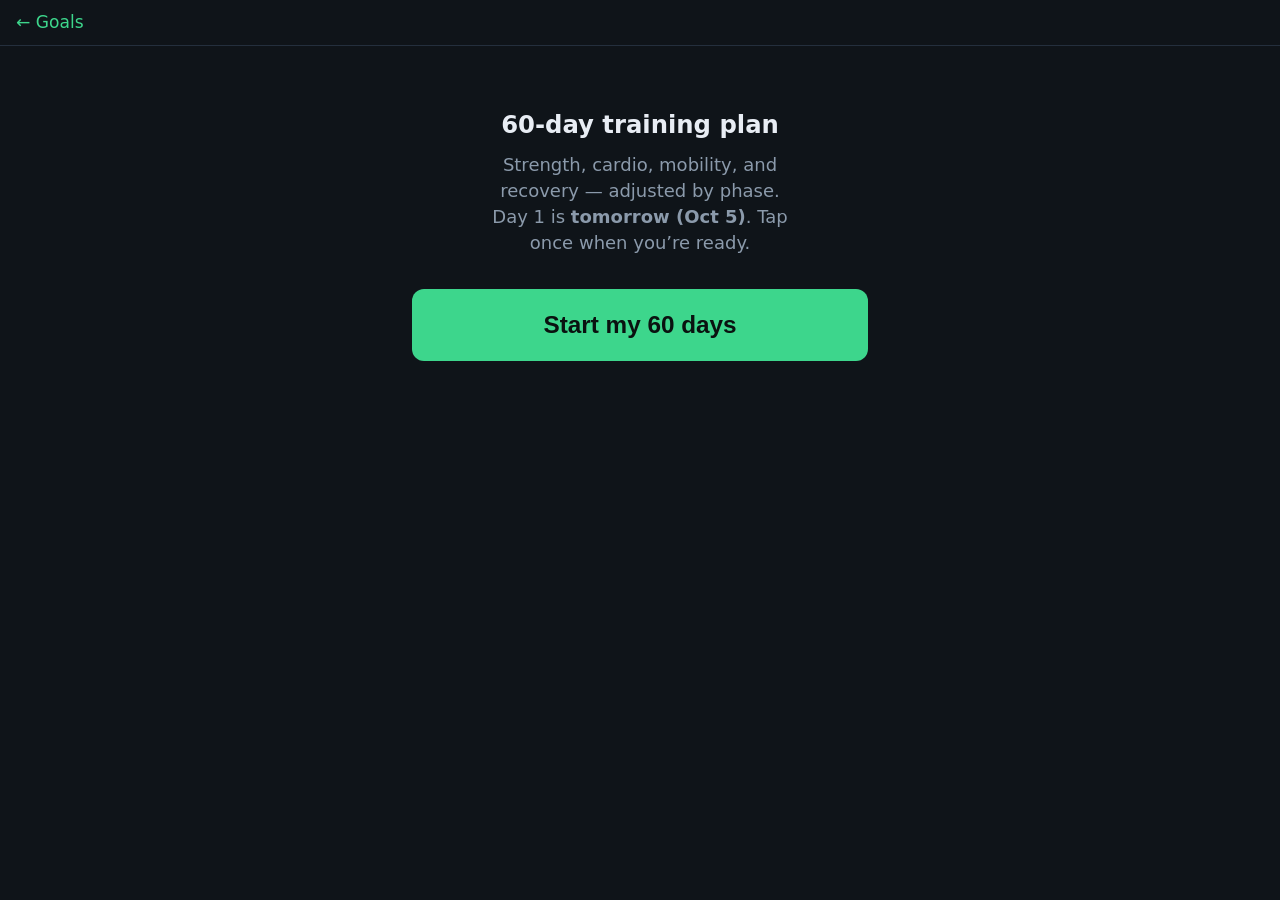
==== commit 619bf9c5: "Set workout Day 1 to tomorrow (Oct 5)." ====
--- a/workout.html
+++ b/workout.html
@@ -390,6 +390,19 @@
   }
 
   let state = loadState();
+
+  // Force Day 1 to tomorrow (2026-10-05) if they opened/started early.
+  (function applyTomorrowStart() {
+    const FLAG = "what100.workout.startTomorrow.v1";
+    if (localStorage.getItem(FLAG) === "1") return;
+    const tomorrow = "2026-10-05";
+    if (state.startDate && state.startDate <= "2026-10-04") {
+      state.startDate = tomorrow;
+      state.viewDay = null;
+      save();
+    }
+    localStorage.setItem(FLAG, "1");
+  })();
 
   function save() {
     localStorage.setItem(STORAGE_KEY, JSON.stringify(state));
@@ -1186,7 +1199,7 @@
       return (
         '<div class="start-hero">' +
         "<h1>60-day training plan</h1>" +
-        "<p>Strength, cardio, mobility, and recovery — adjusted by phase. Tap once to start; your Day 1 is today.</p>" +
+        "<p>Strength, cardio, mobility, and recovery — adjusted by phase. Day 1 is <strong>tomorrow (Oct 5)</strong>. Tap once when you’re ready.</p>" +
         '<button type="button" class="btn btn-primary btn-huge" data-action="start-program">Start my 60 days</button>' +
         "</div>"
       );
@@ -1495,8 +1508,9 @@
     const day = t.dataset.day || localYMD();
 
     if (action === "start-program") {
-      state.startDate = localYMD();
+      state.startDate = "2026-10-05";
       state.tab = "today";
+      state.viewDay = null;
       Object.keys(WEIGHTED).forEach((k) => ensureMeta(k));
       ensureMeta("pushups");
       save();
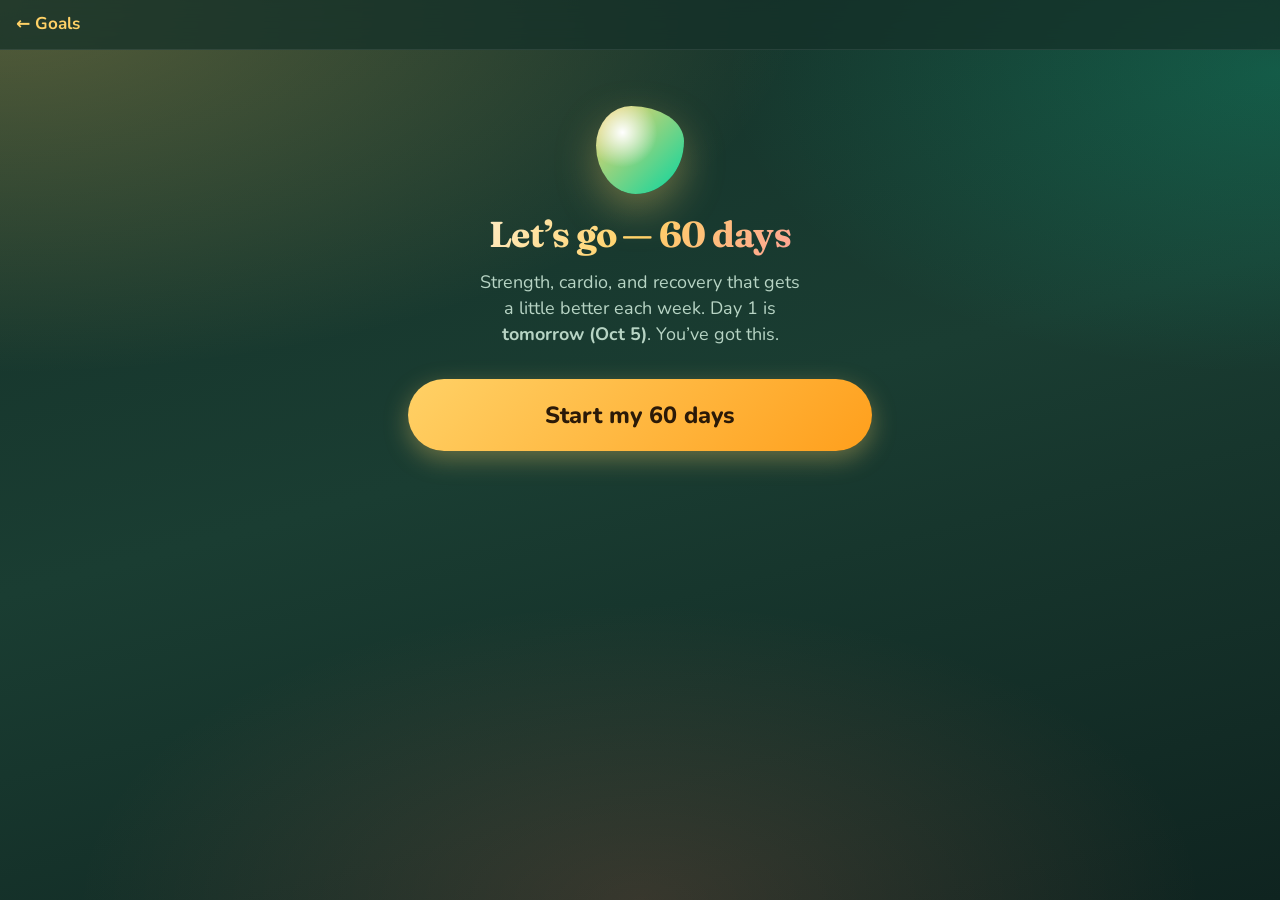
==== commit bf767f63: "Brighten workout UI with warmer colors and motion." ====
--- a/workout.html
+++ b/workout.html
@@ -3,80 +3,108 @@
 <head>
   <meta charset="UTF-8" />
   <meta name="viewport" content="width=device-width, initial-scale=1, viewport-fit=cover" />
-  <meta name="theme-color" content="#0f1419" />
+  <meta name="theme-color" content="#143028" />
   <meta name="apple-mobile-web-app-capable" content="yes" />
   <meta name="apple-mobile-web-app-status-bar-style" content="black-translucent" />
   <meta name="apple-mobile-web-app-title" content="what100 Workout" />
   <meta name="description" content="60-day workout tracker — what100" />
   <link rel="manifest" href="./manifest.webmanifest" />
+  <link rel="preconnect" href="https://fonts.googleapis.com" />
+  <link rel="preconnect" href="https://fonts.gstatic.com" crossorigin />
+  <link href="https://fonts.googleapis.com/css2?family=Nunito:wght@500;700;800&family=Fraunces:opsz,wght@9..144,600;9..144,700&display=swap" rel="stylesheet" />
   <title>Workout — what100</title>
   <style>
     :root {
-      --bg: #0f1419;
-      --surface: #1a222d;
-      --surface2: #242f3d;
-      --text: #e8edf4;
-      --muted: #8b9aab;
-      --accent: #3dd68c;
-      --accent-dim: #2a9d63;
-      --warn: #f0a030;
-      --danger: #e85d5d;
-      --work: #e85d5d;
-      --rest: #3d8fd9;
-      --radius: 12px;
+      --bg: #143028;
+      --surface: rgba(255, 248, 240, 0.08);
+      --surface2: rgba(255, 248, 240, 0.14);
+      --text: #fff8f0;
+      --muted: #b7d4c4;
+      --accent: #ffd166;
+      --accent-2: #06d6a0;
+      --accent-dim: #f4a261;
+      --warn: #ffb703;
+      --danger: #ff6b6b;
+      --work: #ff6b6b;
+      --rest: #4cc9f0;
+      --radius: 18px;
       --tap: 48px;
-      --font: system-ui, -apple-system, "Segoe UI", Roboto, sans-serif;
+      --font: "Nunito", system-ui, sans-serif;
+      --display: "Fraunces", Georgia, serif;
       --safe-b: env(safe-area-inset-bottom, 0px);
       --safe-t: env(safe-area-inset-top, 0px);
+      --shadow: 0 12px 32px rgba(0, 0, 0, 0.22);
     }
     *, *::before, *::after { box-sizing: border-box; }
     html { font-size: 18px; }
     body {
       margin: 0;
       font-family: var(--font);
-      background: var(--bg);
       color: var(--text);
       line-height: 1.45;
       min-height: 100dvh;
       padding-top: var(--safe-t);
-      padding-bottom: calc(64px + var(--safe-b));
-    }
-    a { color: var(--accent); text-decoration: none; }
+      padding-bottom: calc(72px + var(--safe-b));
+      background:
+        radial-gradient(120% 80% at 0% 0%, rgba(255, 209, 102, 0.28), transparent 52%),
+        radial-gradient(90% 70% at 100% 8%, rgba(6, 214, 160, 0.22), transparent 48%),
+        radial-gradient(80% 60% at 50% 100%, rgba(255, 122, 89, 0.16), transparent 55%),
+        linear-gradient(165deg, #143028 0%, #1a3d32 48%, #0f2420 100%);
+      background-attachment: fixed;
+    }
+    a { color: var(--accent); text-decoration: none; font-weight: 700; }
     a:active { opacity: 0.85; }
     .top-nav {
-      padding: 10px 16px;
+      padding: 12px 16px;
       font-size: 0.95rem;
-      border-bottom: 1px solid var(--surface2);
-      background: var(--bg);
+      border-bottom: 1px solid rgba(255, 255, 255, 0.08);
+      background: rgba(20, 48, 40, 0.75);
+      backdrop-filter: blur(10px);
       position: sticky;
       top: 0;
       z-index: 50;
     }
-    #app { padding: 16px; max-width: 520px; margin: 0 auto; }
-    h1, h2, h3 { margin: 0 0 0.5rem; font-weight: 600; line-height: 1.25; }
-    h1 { font-size: 1.35rem; }
+    #app {
+      padding: 16px;
+      max-width: 520px;
+      margin: 0 auto;
+      animation: rise 320ms ease-out;
+    }
+    @keyframes rise {
+      from { opacity: 0; transform: translateY(10px); }
+      to { opacity: 1; transform: translateY(0); }
+    }
+    h1, h2, h3 { margin: 0 0 0.5rem; font-weight: 700; line-height: 1.25; }
+    h1 {
+      font-family: var(--display);
+      font-size: 1.55rem;
+      letter-spacing: -0.02em;
+    }
     h2 { font-size: 1.15rem; margin-top: 1.25rem; }
     .muted { color: var(--muted); font-size: 0.88rem; }
     .hint { color: var(--muted); font-size: 0.85rem; margin: 4px 0 10px; }
     .card {
-      background: var(--surface);
+      background: linear-gradient(160deg, rgba(255,248,240,0.12), rgba(255,248,240,0.05));
       border-radius: var(--radius);
-      padding: 14px 16px;
-      margin-bottom: 12px;
-      border: 1px solid var(--surface2);
+      padding: 16px;
+      margin-bottom: 14px;
+      border: 1px solid rgba(255, 248, 240, 0.12);
+      box-shadow: var(--shadow);
+      backdrop-filter: blur(8px);
     }
     .progress-bar-wrap {
-      height: 8px;
-      background: var(--surface2);
-      border-radius: 4px;
+      height: 12px;
+      background: rgba(255, 255, 255, 0.12);
+      border-radius: 999px;
       overflow: hidden;
-      margin: 8px 0 16px;
+      margin: 10px 0 18px;
     }
     .progress-bar-fill {
       height: 100%;
-      background: var(--accent);
-      border-radius: 4px;
-      transition: width 0.3s;
+      background: linear-gradient(90deg, var(--accent-2), var(--accent), #ff8fab);
+      border-radius: 999px;
+      transition: width 0.4s ease;
+      box-shadow: 0 0 12px rgba(255, 209, 102, 0.45);
     }
     .btn {
       display: inline-flex;
@@ -86,54 +114,99 @@
       min-width: var(--tap);
       padding: 12px 20px;
       border: none;
-      border-radius: var(--radius);
+      border-radius: 999px;
       font-size: 1rem;
-      font-weight: 600;
+      font-weight: 800;
+      font-family: inherit;
       cursor: pointer;
       background: var(--surface2);
       color: var(--text);
       touch-action: manipulation;
-    }
-    .btn-primary { background: var(--accent); color: #0a1210; width: 100%; }
-    .btn-primary:active { background: var(--accent-dim); }
-    .btn-ghost { background: transparent; border: 1px solid var(--surface2); }
+      transition: transform 140ms ease, filter 140ms ease;
+    }
+    .btn:active { transform: scale(0.97); }
+    .btn-primary {
+      background: linear-gradient(135deg, var(--accent), #ff9f1c);
+      color: #2b1a08;
+      width: 100%;
+      box-shadow: 0 8px 24px rgba(255, 209, 102, 0.35);
+    }
+    .btn-primary:active { filter: brightness(0.95); }
+    .btn-ghost {
+      background: transparent;
+      border: 2px solid rgba(255, 255, 255, 0.18);
+    }
     .btn-sm { min-height: 40px; padding: 8px 14px; font-size: 0.9rem; }
     .btn-huge {
       min-height: 72px;
-      font-size: 1.35rem;
+      font-size: 1.3rem;
       width: 100%;
       margin: 8px 0;
     }
     .start-hero {
       text-align: center;
-      padding: 48px 16px 32px;
+      padding: 40px 12px 28px;
+    }
+    .start-hero h1 {
+      font-size: 2rem;
+      background: linear-gradient(120deg, #fff8f0, var(--accent), #ff8fab);
+      -webkit-background-clip: text;
+      background-clip: text;
+      color: transparent;
+    }
+    .start-blob {
+      width: 88px;
+      height: 88px;
+      margin: 0 auto 18px;
+      border-radius: 40% 60% 55% 45% / 45% 40% 60% 55%;
+      background:
+        radial-gradient(circle at 30% 30%, #fff, transparent 40%),
+        linear-gradient(135deg, var(--accent), var(--accent-2));
+      animation: blob 4s ease-in-out infinite;
+      box-shadow: 0 16px 40px rgba(255, 209, 102, 0.35);
+    }
+    @keyframes blob {
+      0%, 100% { border-radius: 40% 60% 55% 45% / 45% 40% 60% 55%; transform: rotate(0deg); }
+      50% { border-radius: 55% 45% 40% 60% / 50% 55% 45% 50%; transform: rotate(6deg); }
     }
     .start-hero p { color: var(--muted); max-width: 320px; margin: 12px auto 24px; }
     .check-row {
       display: flex;
       align-items: flex-start;
       gap: 12px;
-      padding: 12px 0;
-      border-bottom: 1px solid var(--surface2);
+      padding: 14px 0;
+      border-bottom: 1px solid rgba(255, 255, 255, 0.08);
     }
     .check-row:last-child { border-bottom: none; }
     .check-btn {
       flex-shrink: 0;
       width: var(--tap);
       height: var(--tap);
-      border-radius: 10px;
-      border: 2px solid var(--muted);
-      background: transparent;
+      border-radius: 16px;
+      border: 2px solid rgba(255, 255, 255, 0.28);
+      background: rgba(255, 255, 255, 0.04);
       cursor: pointer;
       display: flex;
       align-items: center;
       justify-content: center;
       font-size: 1.4rem;
-      color: var(--accent);
-    }
-    .check-btn.done { background: var(--accent-dim); border-color: var(--accent); color: #fff; }
+      color: transparent;
+      transition: transform 160ms ease, background 160ms ease, border-color 160ms ease;
+    }
+    .check-btn.done {
+      background: linear-gradient(135deg, var(--accent-2), #80ed99);
+      border-color: transparent;
+      color: #0d3b2e;
+      transform: scale(1.05);
+      animation: checkPop 280ms ease;
+    }
+    @keyframes checkPop {
+      0% { transform: scale(0.85); }
+      60% { transform: scale(1.12); }
+      100% { transform: scale(1.05); }
+    }
     .ex-body { flex: 1; min-width: 0; }
-    .ex-title { font-weight: 600; }
+    .ex-title { font-weight: 800; }
     .stepper {
       display: flex;
       align-items: center;
@@ -144,18 +217,19 @@
     .stepper button {
       width: var(--tap);
       height: var(--tap);
-      border-radius: 10px;
+      border-radius: 16px;
       border: none;
-      background: var(--surface2);
+      background: rgba(255, 255, 255, 0.12);
       color: var(--text);
       font-size: 1.5rem;
+      font-weight: 800;
       cursor: pointer;
       touch-action: manipulation;
     }
     .stepper .val {
       min-width: 56px;
       text-align: center;
-      font-weight: 600;
+      font-weight: 800;
       font-size: 1.1rem;
     }
     .set-row {
@@ -168,13 +242,17 @@
     .set-check {
       width: 44px;
       height: 44px;
-      border-radius: 8px;
-      border: 2px solid var(--muted);
+      border-radius: 14px;
+      border: 2px solid rgba(255, 255, 255, 0.28);
       background: transparent;
       cursor: pointer;
       font-size: 1.2rem;
     }
-    .set-check.done { background: var(--accent-dim); border-color: var(--accent); }
+    .set-check.done {
+      background: linear-gradient(135deg, var(--accent-2), #80ed99);
+      border-color: transparent;
+      color: #0d3b2e;
+    }
     .habits {
       display: grid;
       grid-template-columns: 1fr 1fr;
@@ -183,20 +261,27 @@
     .habit-chip {
       min-height: var(--tap);
       padding: 10px 12px;
-      border-radius: var(--radius);
-      border: 1px solid var(--surface2);
-      background: var(--surface2);
+      border-radius: 16px;
+      border: 1px solid rgba(255, 255, 255, 0.12);
+      background: rgba(255, 255, 255, 0.06);
       text-align: left;
       font-size: 0.9rem;
+      font-weight: 700;
+      font-family: inherit;
       cursor: pointer;
       color: var(--text);
-    }
-    .habit-chip.on { border-color: var(--accent); background: rgba(61, 214, 140, 0.15); }
+      transition: transform 140ms ease, background 140ms ease;
+    }
+    .habit-chip.on {
+      border-color: transparent;
+      background: linear-gradient(135deg, rgba(6, 214, 160, 0.35), rgba(255, 209, 102, 0.25));
+      transform: scale(1.02);
+    }
     .banner {
-      background: rgba(240, 160, 48, 0.15);
-      border: 1px solid var(--warn);
+      background: linear-gradient(135deg, rgba(255, 183, 3, 0.22), rgba(255, 143, 171, 0.15));
+      border: 1px solid rgba(255, 209, 102, 0.45);
       border-radius: var(--radius);
-      padding: 12px;
+      padding: 14px;
       margin-bottom: 12px;
     }
     .banner-actions { display: flex; gap: 8px; margin-top: 10px; }
@@ -206,25 +291,32 @@
       left: 0;
       right: 0;
       display: flex;
-      background: var(--surface);
-      border-top: 1px solid var(--surface2);
+      background: rgba(20, 48, 40, 0.94);
+      backdrop-filter: blur(14px);
+      border-top: 1px solid rgba(255, 255, 255, 0.1);
       padding-bottom: var(--safe-b);
       z-index: 100;
     }
     .tab-bar button {
       flex: 1;
-      min-height: 56px;
+      min-height: 60px;
       border: none;
       background: transparent;
       color: var(--muted);
-      font-size: 0.75rem;
-      font-weight: 600;
+      font-size: 0.78rem;
+      font-weight: 800;
+      font-family: inherit;
       cursor: pointer;
-      padding: 6px 4px;
-    }
-    .tab-bar button.active { color: var(--accent); }
+      padding: 8px 4px;
+      transition: color 160ms ease, transform 160ms ease;
+    }
+    .tab-bar button.active {
+      color: var(--accent);
+      transform: translateY(-2px);
+    }
     .timer-display {
-      font-size: 4rem;
+      font-family: var(--display);
+      font-size: 4.2rem;
       font-weight: 700;
       text-align: center;
       font-variant-numeric: tabular-nums;
@@ -232,47 +324,83 @@
     }
     .timer-display.work { color: var(--work); }
     .timer-display.rest { color: var(--rest); }
-    .timer-round { text-align: center; font-size: 1.2rem; color: var(--muted); }
+    .timer-round { text-align: center; font-size: 1.2rem; color: var(--muted); font-weight: 700; }
     .timer-panel { text-align: center; }
     .grid-60 {
       display: grid;
       grid-template-columns: repeat(10, 1fr);
-      gap: 4px;
+      gap: 5px;
       margin: 12px 0;
     }
     .grid-cell {
       aspect-ratio: 1;
-      border-radius: 4px;
+      border-radius: 8px;
       font-size: 0.55rem;
       display: flex;
       align-items: center;
       justify-content: center;
-      background: var(--surface2);
+      background: rgba(255, 255, 255, 0.08);
       color: var(--muted);
-    }
-    .grid-cell.done { background: var(--accent-dim); color: #fff; }
-    .grid-cell.missed { background: var(--danger); color: #fff; opacity: 0.7; }
-    .grid-cell.today { outline: 2px solid var(--accent); }
+      font-weight: 700;
+    }
+    .grid-cell.done {
+      background: linear-gradient(135deg, var(--accent-2), #80ed99);
+      color: #0d3b2e;
+    }
+    .grid-cell.missed {
+      background: rgba(255, 107, 107, 0.45);
+      color: #fff;
+      opacity: 0.85;
+    }
+    .grid-cell.today {
+      outline: 2px solid var(--accent);
+      outline-offset: 1px;
+    }
     .chart-svg { width: 100%; height: 120px; display: block; }
     textarea, input[type="text"], input[type="number"], input[type="date"] {
       width: 100%;
       min-height: var(--tap);
       padding: 10px 12px;
-      border-radius: var(--radius);
-      border: 1px solid var(--surface2);
-      background: var(--bg);
+      border-radius: 14px;
+      border: 1px solid rgba(255, 255, 255, 0.14);
+      background: rgba(0, 0, 0, 0.22);
       color: var(--text);
       font-size: 1rem;
       font-family: inherit;
     }
-    label { display: block; margin: 8px 0 4px; font-size: 0.9rem; color: var(--muted); }
+    label { display: block; margin: 8px 0 4px; font-size: 0.9rem; color: var(--muted); font-weight: 700; }
     .celebrate {
       text-align: center;
-      padding: 24px;
-      animation: pop 0.4s ease;
+      padding: 28px 18px;
+      position: relative;
+      overflow: hidden;
+      animation: pop 0.45s ease;
+      background: linear-gradient(160deg, rgba(255, 209, 102, 0.25), rgba(6, 214, 160, 0.18));
+      border-color: rgba(255, 209, 102, 0.4);
+    }
+    .celebrate h2 {
+      font-family: var(--display);
+      font-size: 1.8rem;
+      margin-top: 0;
+    }
+    .confetti {
+      position: absolute;
+      inset: 0;
+      pointer-events: none;
+      background-image:
+        radial-gradient(circle at 12% 20%, #ffd166 0 4px, transparent 5px),
+        radial-gradient(circle at 82% 18%, #06d6a0 0 5px, transparent 6px),
+        radial-gradient(circle at 30% 78%, #ff8fab 0 4px, transparent 5px),
+        radial-gradient(circle at 70% 70%, #4cc9f0 0 5px, transparent 6px),
+        radial-gradient(circle at 50% 30%, #fff 0 3px, transparent 4px);
+      animation: confettiFall 1.2s ease-out;
+    }
+    @keyframes confettiFall {
+      from { opacity: 0; transform: translateY(-12px); }
+      to { opacity: 1; transform: translateY(0); }
     }
     @keyframes pop {
-      from { transform: scale(0.95); opacity: 0; }
+      from { transform: scale(0.92); opacity: 0; }
       to { transform: scale(1); opacity: 1; }
     }
     .pick-toggle {
@@ -281,37 +409,59 @@
       gap: 8px;
       min-height: 44px;
       margin: 4px 8px 4px 0;
-      padding: 8px 12px;
-      border-radius: 8px;
-      border: 1px solid var(--surface2);
+      padding: 8px 14px;
+      border-radius: 999px;
+      border: 1px solid rgba(255, 255, 255, 0.14);
       cursor: pointer;
       font-size: 0.85rem;
-    }
-    .pick-toggle.on { border-color: var(--accent); background: rgba(61,214,140,0.12); }
+      font-weight: 700;
+      background: rgba(255, 255, 255, 0.05);
+    }
+    .pick-toggle.on {
+      border-color: transparent;
+      background: linear-gradient(135deg, rgba(6, 214, 160, 0.35), rgba(255, 209, 102, 0.28));
+    }
     .level-btns { display: flex; flex-wrap: wrap; gap: 6px; margin: 8px 0; }
     .level-btns button {
       min-height: 40px;
       padding: 8px 12px;
-      border-radius: 8px;
-      border: 1px solid var(--surface2);
-      background: var(--surface2);
+      border-radius: 999px;
+      border: 1px solid rgba(255, 255, 255, 0.14);
+      background: rgba(255, 255, 255, 0.08);
       color: var(--text);
       font-size: 0.85rem;
+      font-weight: 700;
+      font-family: inherit;
       cursor: pointer;
     }
-    .level-btns button.on { border-color: var(--accent); color: var(--accent); }
+    .level-btns button.on {
+      border-color: transparent;
+      background: linear-gradient(135deg, var(--accent), #ff9f1c);
+      color: #2b1a08;
+    }
     .rules-list { margin: 0; padding-left: 1.2rem; }
     .rules-list li { margin-bottom: 8px; }
     .hidden { display: none !important; }
     select {
       min-height: var(--tap);
       padding: 10px;
-      border-radius: var(--radius);
-      background: var(--bg);
+      border-radius: 14px;
+      background: rgba(0, 0, 0, 0.22);
       color: var(--text);
-      border: 1px solid var(--surface2);
+      border: 1px solid rgba(255, 255, 255, 0.14);
       font-size: 1rem;
+      font-family: inherit;
       width: 100%;
+    }
+    .phase-chip {
+      display: inline-block;
+      padding: 4px 12px;
+      border-radius: 999px;
+      background: rgba(255, 209, 102, 0.2);
+      color: var(--accent);
+      font-size: 0.8rem;
+      font-weight: 800;
+      margin-bottom: 8px;
     }
   </style>
 </head>
@@ -1198,8 +1348,9 @@
     if (!state.startDate) {
       return (
         '<div class="start-hero">' +
-        "<h1>60-day training plan</h1>" +
-        "<p>Strength, cardio, mobility, and recovery — adjusted by phase. Day 1 is <strong>tomorrow (Oct 5)</strong>. Tap once when you’re ready.</p>" +
+        '<div class="start-blob" aria-hidden="true"></div>' +
+        "<h1>Let’s go — 60 days</h1>" +
+        "<p>Strength, cardio, and recovery that gets a little better each week. Day 1 is <strong>tomorrow (Oct 5)</strong>. You’ve got this.</p>" +
         '<button type="button" class="btn btn-primary btn-huge" data-action="start-program">Start my 60 days</button>' +
         "</div>"
       );
@@ -1213,7 +1364,8 @@
     const dayRec = ensureDay(ymd);
     let html = renderProgressionBanners();
     html += renderMissedBanner();
-    html += '<h1>Day ' + pd + " of 60 — " + phase.name + "</h1>";
+    html += '<div class="phase-chip">' + phase.name + " phase</div>";
+    html += '<h1>Day ' + pd + " of 60</h1>";
     if (pd === 60) {
       html += '<div class="banner"><strong>Retest day</strong> — repeat your check-in moves and compare to Day 1.</div>';
     }
@@ -1239,7 +1391,10 @@
     } else if (dayRec.completed && !dayRec.celebrationShown) {
       dayRec.celebrationShown = true;
       save();
-      html += '<div class="celebrate card"><h2>Nice work!</h2><p>Day ' + pd + " logged. Recovery counts too.</p></div>";
+      html +=
+        '<div class="celebrate card"><div class="confetti" aria-hidden="true"></div><h2>You did it!</h2><p>Day ' +
+        pd +
+        " is in the books. Be proud — recovery counts too.</p></div>";
     } else if (dayRec.miniWorkout) {
       html += '<p class="muted">Today: 11-min backup completed.</p>';
     } else if (dayRec.skipped) {
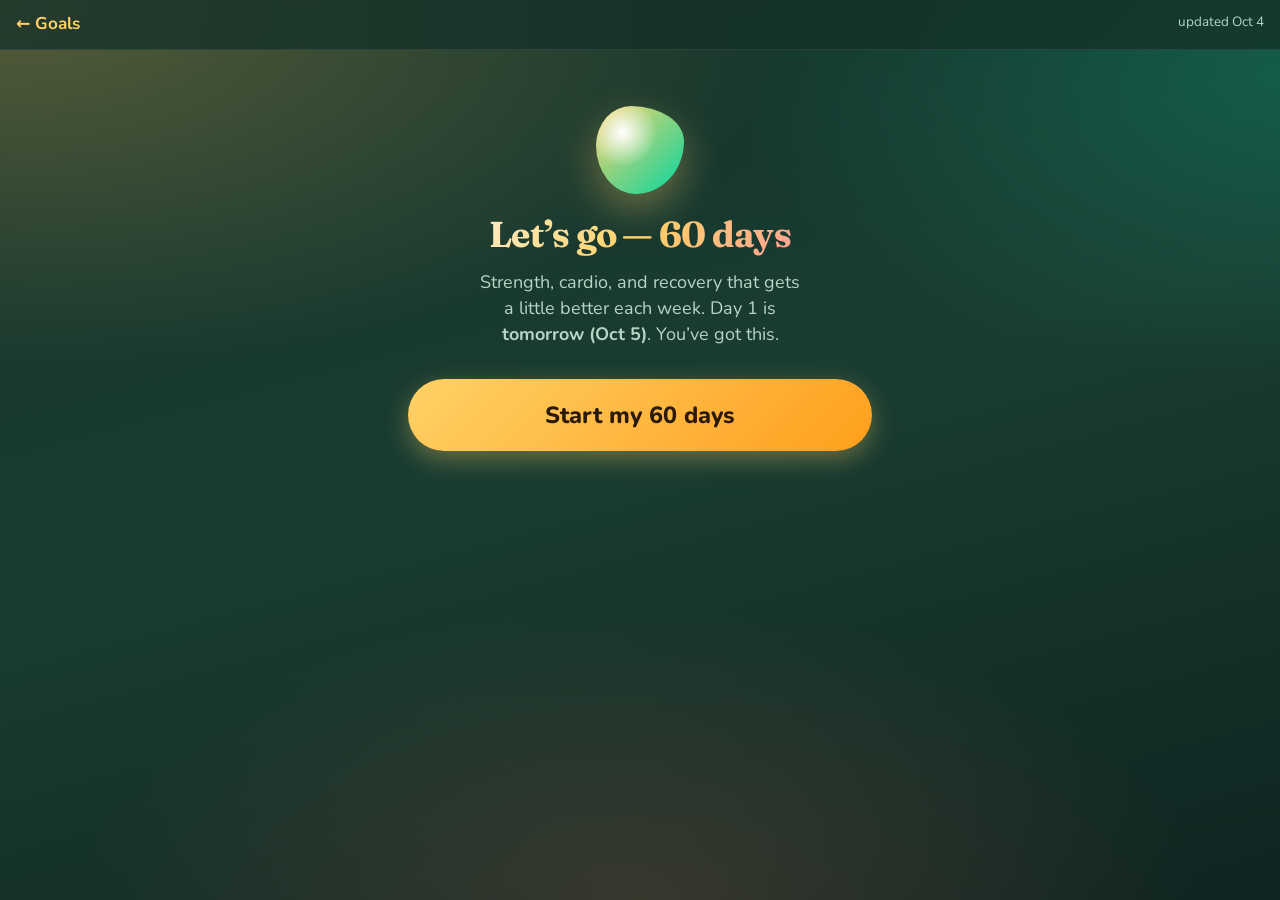
==== commit 93d1faf1: "Force cache refresh so phone picks up latest deploy." ====
--- a/workout.html
+++ b/workout.html
@@ -466,7 +466,7 @@
   </style>
 </head>
 <body>
-  <nav class="top-nav"><a href="./index.html">← Goals</a></nav>
+  <nav class="top-nav"><a href="./index.html">← Goals</a> <span class="muted" style="float:right;font-size:0.75rem">updated Oct 4</span></nav>
   <div id="app"></div>
   <nav class="tab-bar" id="tab-bar" aria-label="Main"></nav>
   <input type="file" id="import-file" accept="application/json" class="hidden" aria-hidden="true" />
@@ -1944,7 +1944,18 @@
   });
 
   if ("serviceWorker" in navigator) {
-    navigator.serviceWorker.register("./sw.js").catch(function () {});
+    let refreshing = false;
+    navigator.serviceWorker.addEventListener("controllerchange", function () {
+      if (refreshing) return;
+      refreshing = true;
+      location.reload();
+    });
+    navigator.serviceWorker
+      .register("./sw.js?v=7")
+      .then(function (reg) {
+        reg.update();
+      })
+      .catch(function () {});
   }
 
   render();
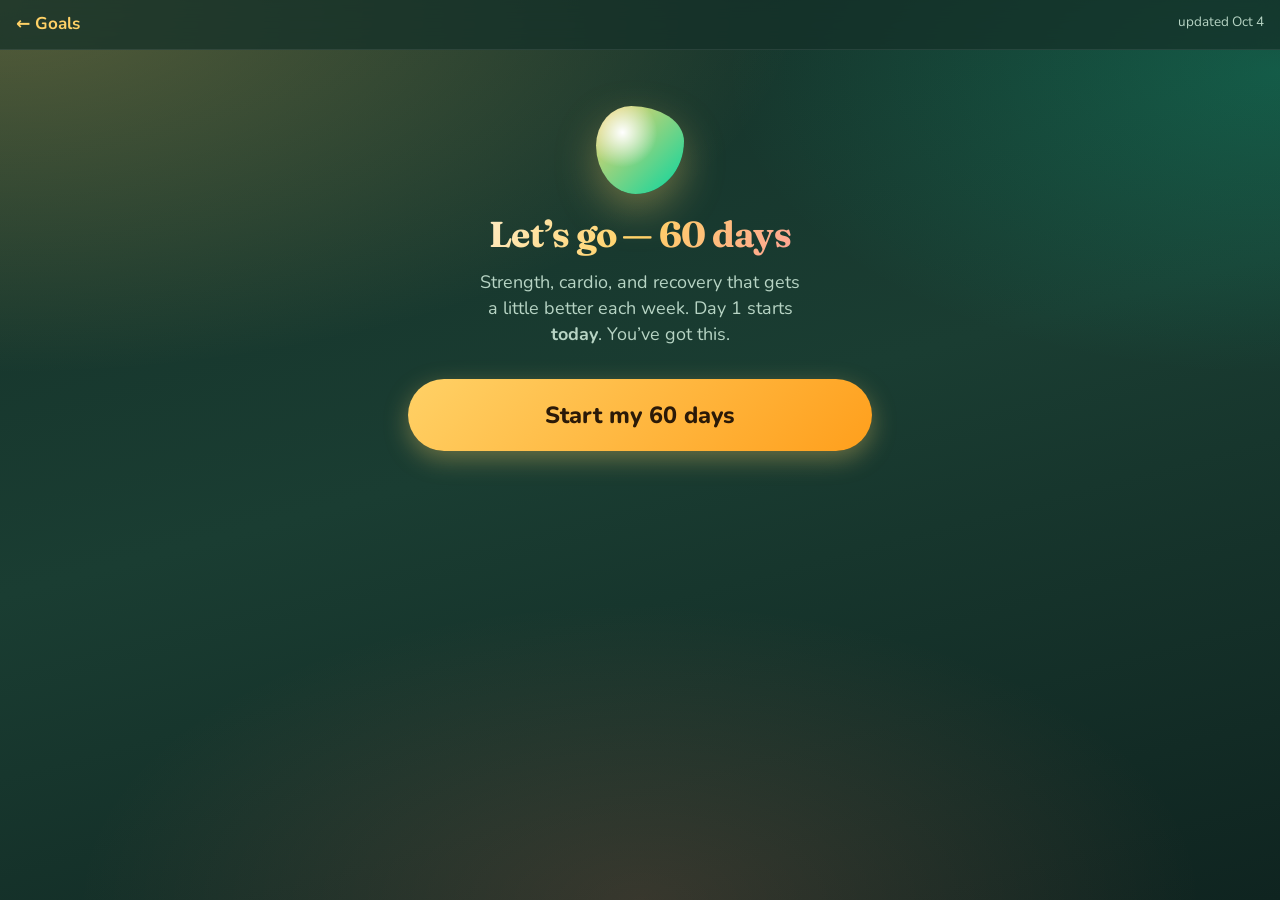
==== commit 77679947: "Fix hardcoded start date - use actual current date - Remove applyTomorrowStart() function that force" ====
--- a/workout.html
+++ b/workout.html
@@ -541,19 +541,6 @@
 
   let state = loadState();
 
-  // Force Day 1 to tomorrow (2026-10-05) if they opened/started early.
-  (function applyTomorrowStart() {
-    const FLAG = "what100.workout.startTomorrow.v1";
-    if (localStorage.getItem(FLAG) === "1") return;
-    const tomorrow = "2026-10-05";
-    if (state.startDate && state.startDate <= "2026-10-04") {
-      state.startDate = tomorrow;
-      state.viewDay = null;
-      save();
-    }
-    localStorage.setItem(FLAG, "1");
-  })();
-
   function save() {
     localStorage.setItem(STORAGE_KEY, JSON.stringify(state));
   }
@@ -842,6 +829,8 @@
   }
 
   function startCountdownThenRun(fn) {
+    const savedPhase = timerState.phase;
+    const savedRemaining = timerState.remaining;
     let c = 3;
     timerState.phase = "countdown";
     timerState.remaining = c;
@@ -853,6 +842,8 @@
       if (c <= 0) {
         clearInterval(timerState.countdownId);
         timerState.countdownId = null;
+        timerState.phase = savedPhase;
+        timerState.remaining = savedRemaining;
         fn();
       } else beep();
       render();
@@ -901,6 +892,7 @@
     requestWakeLock();
     timerState.running = true;
     timerState.intervalId = setInterval(timerTick, 1000);
+    render();
   }
 
   function loadTimerForToday() {
@@ -1283,7 +1275,18 @@
     const pdY = programDayFor(yest);
     if (!pdY) return "";
     const day = state.days[yest];
-    if (day && (day.completed || day.skipped || day.miniWorkout)) return "";
+    if (day && day.skipped) {
+      return (
+        '<div class="card">' +
+        "<p>Yesterday (Day " +
+        pdY +
+        ') was skipped. <button type="button" class="btn btn-sm btn-ghost" data-action="undo-skip" data-day="' +
+        yest +
+        '">Undo skip</button></p>' +
+        "</div>"
+      );
+    }
+    if (day && (day.completed || day.miniWorkout)) return "";
     return (
       '<div class="card">' +
       "<p>Yesterday's session (Day " +
@@ -1350,7 +1353,7 @@
         '<div class="start-hero">' +
         '<div class="start-blob" aria-hidden="true"></div>' +
         "<h1>Let’s go — 60 days</h1>" +
-        "<p>Strength, cardio, and recovery that gets a little better each week. Day 1 is <strong>tomorrow (Oct 5)</strong>. You’ve got this.</p>" +
+        "<p>Strength, cardio, and recovery that gets a little better each week. Day 1 starts <strong>today</strong>. You’ve got this.</p>" +
         '<button type="button" class="btn btn-primary btn-huge" data-action="start-program">Start my 60 days</button>' +
         "</div>"
       );
@@ -1398,7 +1401,7 @@
     } else if (dayRec.miniWorkout) {
       html += '<p class="muted">Today: 11-min backup completed.</p>';
     } else if (dayRec.skipped) {
-      html += '<p class="muted">This day was skipped — program continues.</p>';
+      html += '<p class="muted">This day was skipped — program continues. <button type="button" class="btn btn-sm btn-ghost" data-action="undo-skip" data-day="' + ymd + '">Undo skip</button></p>';
     }
     return html;
   }
@@ -1656,6 +1659,16 @@
     render();
   }
 
+  document.getElementById("tab-bar").addEventListener("click", (e) => {
+    const t = e.target.closest("[data-action]");
+    if (!t) return;
+    if (t.dataset.action === "tab") {
+      state.tab = t.dataset.tab;
+      save();
+      render();
+    }
+  });
+
   document.getElementById("app").addEventListener("click", (e) => {
     const t = e.target.closest("[data-action]");
     if (!t) return;
@@ -1663,7 +1676,7 @@
     const day = t.dataset.day || localYMD();
 
     if (action === "start-program") {
-      state.startDate = "2026-10-05";
+      state.startDate = localYMD();
       state.tab = "today";
       state.viewDay = null;
       Object.keys(WEIGHTED).forEach((k) => ensureMeta(k));
@@ -1744,6 +1757,13 @@
     if (action === "skip-day") {
       const d = ensureDay(t.dataset.day);
       d.skipped = true;
+      save();
+      render();
+      return;
+    }
+    if (action === "undo-skip") {
+      const d = ensureDay(t.dataset.day);
+      d.skipped = false;
       save();
       render();
       return;
